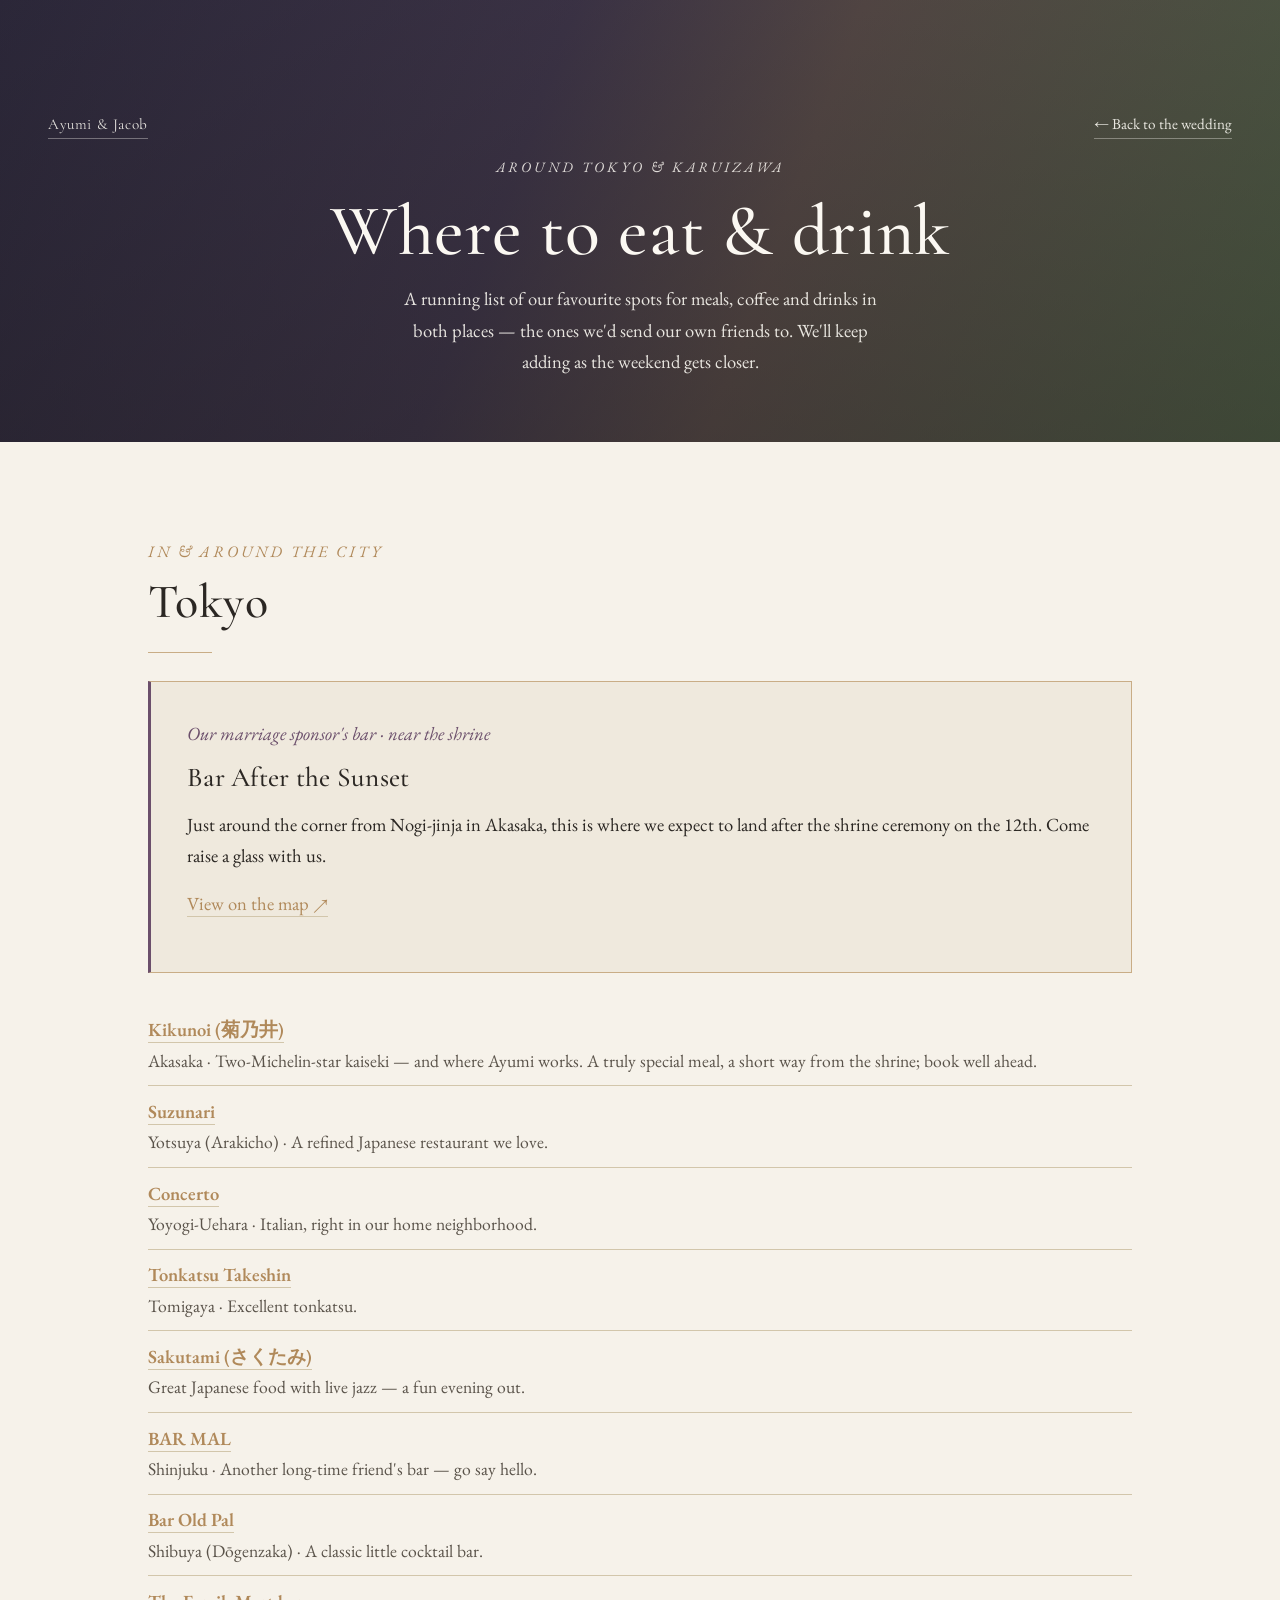
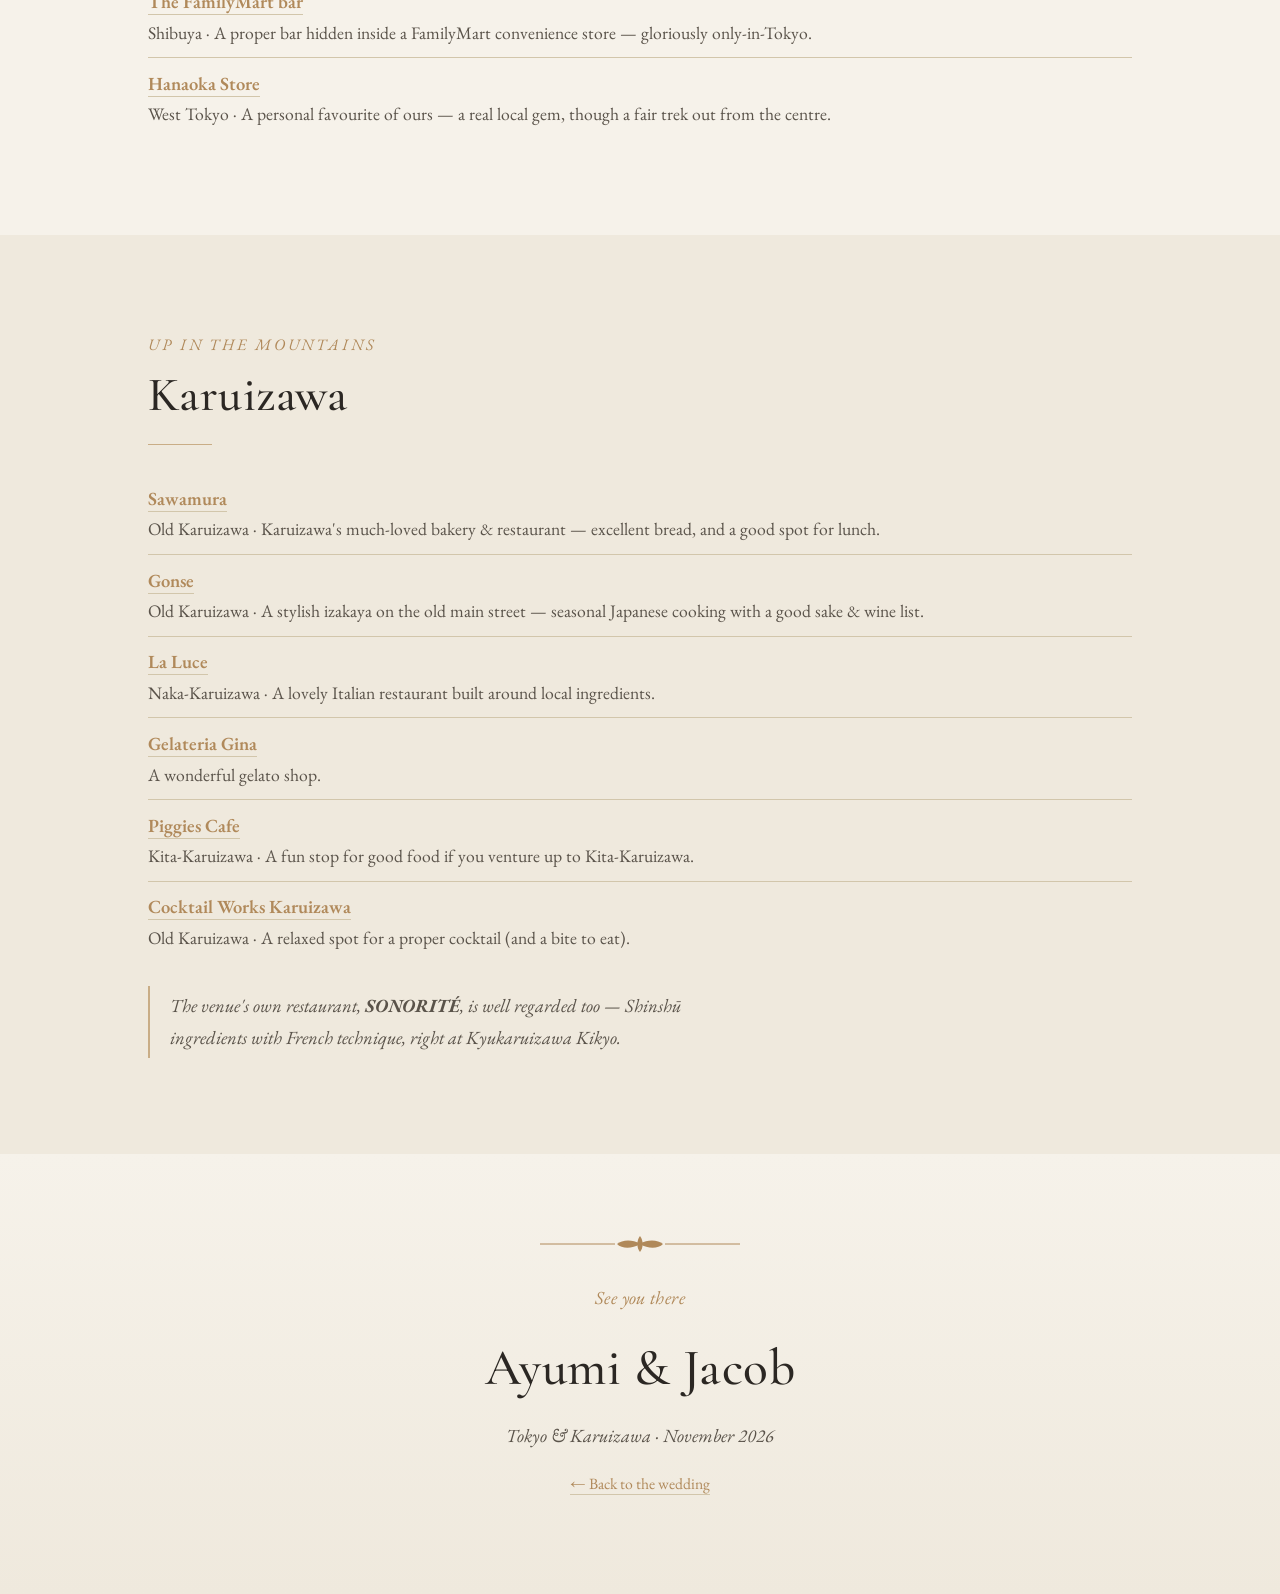
==== eat.html @ 58cf3d7e "chore: continuing to iterate" ====
<!DOCTYPE html>
<html lang="en">
<head>
  <meta charset="UTF-8" />
  <meta name="viewport" content="width=device-width, initial-scale=1.0" />
  <title>Eat &amp; Drink · Ayumi &amp; Jacob · Japan 2026</title>
  <meta name="description" content="Our favourite restaurants and bars around Tokyo and Karuizawa for the wedding weekend." />

  <link rel="preconnect" href="https://fonts.googleapis.com" />
  <link rel="preconnect" href="https://fonts.gstatic.com" crossorigin />
  <link href="https://fonts.googleapis.com/css2?family=Cormorant+Garamond:ital,wght@0,400;0,500;0,600;1,400&family=EB+Garamond:ital,wght@0,400;0,500;1,400&display=swap" rel="stylesheet" />

  <link rel="stylesheet" href="style.css" />
</head>
<body>

  <!-- ============ PAGE HEADER ============ -->
  <header class="page-hero">
    <div class="topbar">
      <a class="brand" href="index.html">Ayumi &amp; Jacob</a>
      <a href="index.html">← Back to the wedding</a>
    </div>
    <div class="wrap">
      <p class="page-kicker">Around Tokyo &amp; Karuizawa</p>
      <h1>Where to eat &amp; drink</h1>
      <p class="sub">A running list of our favourite spots for meals, coffee and drinks in both places — the ones we'd send our own friends to. We'll keep adding as the weekend gets closer.</p>
    </div>
  </header>

  <!-- ============ TOKYO ============ -->
  <section id="eat-tokyo">
    <div class="wrap">
      <p class="eyebrow">In &amp; around the city</p>
      <h2 class="section-title">Tokyo</h2>
      <hr class="rule" />

      <div class="spotlight">
        <p class="role">Our marriage sponsor's bar · near the shrine</p>
        <h3>Bar After the Sunset</h3>
        <p>Just around the corner from Nogi-jinja in Akasaka, this is where we expect to land after the shrine ceremony on the 12th. Come raise a glass with us.</p>
        <p><a href="https://maps.app.goo.gl/wGoyf4HD6NC1VEtD9" target="_blank" rel="noopener">View on the map ↗</a></p>
      </div>

      <ul class="clean">
        <li><b><a href="https://www.google.com/maps/search/?api=1&amp;query=Akasaka%20Kikunoi%206-13-8%20Akasaka%20Minato-ku%20Tokyo" target="_blank" rel="noopener">Kikunoi (菊乃井)</a></b><span class="note">Akasaka · Two-Michelin-star kaiseki — and where Ayumi works. A truly special meal, a short way from the shrine; book well ahead.</span></li>
        <li><b><a href="https://www.google.com/maps/search/?api=1&amp;query=Suzunari%20Arakicho%207%20Shinjuku-ku%20Tokyo" target="_blank" rel="noopener">Suzunari</a></b><span class="note">Yotsuya (Arakicho) · A refined Japanese restaurant we love.</span></li>
        <li><b><a href="https://www.google.com/maps/search/?api=1&amp;query=Concerto%201-29-5%20Uehara%20Shibuya-ku%20Tokyo" target="_blank" rel="noopener">Concerto</a></b><span class="note">Yoyogi-Uehara · Italian, right in our home neighborhood.</span></li>
        <li><b><a href="https://maps.app.goo.gl/bfNqCNHgytXdbirf6" target="_blank" rel="noopener">Tonkatsu Takeshin</a></b><span class="note">Tomigaya · Excellent tonkatsu.</span></li>
        <li><b><a href="https://maps.app.goo.gl/enTUTNY8fHyN2DxRA" target="_blank" rel="noopener">Sakutami (さくたみ)</a></b><span class="note">Great Japanese food with live jazz — a fun evening out.</span></li>
        <li><b><a href="https://www.google.com/maps/place/BAR+MAL/@35.695434,139.695814,17z" target="_blank" rel="noopener">BAR MAL</a></b><span class="note">Shinjuku · Another long-time friend's bar — go say hello.</span></li>
        <li><b><a href="https://maps.app.goo.gl/dbX9feVngffNGGQ66" target="_blank" rel="noopener">Bar Old Pal</a></b><span class="note">Shibuya (Dōgenzaka) · A classic little cocktail bar.</span></li>
        <li><b><a href="https://maps.app.goo.gl/PFYRjLf37ornXQZx9" target="_blank" rel="noopener">The FamilyMart bar</a></b><span class="note">Shibuya · A proper bar hidden inside a FamilyMart convenience store — gloriously only-in-Tokyo.</span></li>
        <li><b><a href="https://maps.app.goo.gl/RiBNNAxBDWv8ENdm6" target="_blank" rel="noopener">Hanaoka Store</a></b><span class="note">West Tokyo · A personal favourite of ours — a real local gem, though a fair trek out from the centre.</span></li>
      </ul>
    </div>
  </section>

  <!-- ============ KARUIZAWA ============ -->
  <section id="eat-karuizawa" class="band--alt">
    <div class="wrap">
      <p class="eyebrow">Up in the mountains</p>
      <h2 class="section-title">Karuizawa</h2>
      <hr class="rule" />

      <ul class="clean">
        <li><b><a href="https://www.google.com/maps/search/?api=1&amp;query=Sawamura%20Kyukaruizawa%20Karuizawa" target="_blank" rel="noopener">Sawamura</a></b><span class="note">Old Karuizawa · Karuizawa's much-loved bakery &amp; restaurant — excellent bread, and a good spot for lunch.</span></li>
        <li><b><a href="https://maps.app.goo.gl/5B1bN959BoJaybQ86" target="_blank" rel="noopener">Gonse</a></b><span class="note">Old Karuizawa · A stylish izakaya on the old main street — seasonal Japanese cooking with a good sake &amp; wine list.</span></li>
        <li><b><a href="https://www.google.com/maps/search/?api=1&amp;query=La%20Luce%20Naka-Karuizawa%20Italian" target="_blank" rel="noopener">La Luce</a></b><span class="note">Naka-Karuizawa · A lovely Italian restaurant built around local ingredients.</span></li>
        <li><b><a href="https://maps.app.goo.gl/W6Paqc9wMD6Cw9Qn9" target="_blank" rel="noopener">Gelateria Gina</a></b><span class="note">A wonderful gelato shop.</span></li>
        <li><b><a href="https://maps.app.goo.gl/2LS2KRaMS4gC9WCH9" target="_blank" rel="noopener">Piggies Cafe</a></b><span class="note">Kita-Karuizawa · A fun stop for good food if you venture up to Kita-Karuizawa.</span></li>
        <li><b><a href="https://maps.app.goo.gl/6kUK7XfToqDrHmNV6" target="_blank" rel="noopener">Cocktail Works Karuizawa</a></b><span class="note">Old Karuizawa · A relaxed spot for a proper cocktail (and a bite to eat).</span></li>
      </ul>

      <p class="callout">The venue's own restaurant, <b>SONORITÉ</b>, is well regarded too — Shinshū ingredients with French technique, right at Kyukaruizawa Kikyo.</p>
    </div>
  </section>

  <!-- ============ FOOTER ============ -->
  <footer>
    <div class="wrap">
      <svg class="motif motif--divider center" viewBox="0 0 200 20" aria-hidden="true"><g stroke="currentColor" stroke-width="1" fill="none"><line x1="0" y1="10" x2="75" y2="10"/><line x1="125" y1="10" x2="200" y2="10"/></g><g fill="currentColor"><path d="M100,2 C103.5,6 103.5,14 100,18 C96.5,14 96.5,6 100,2 Z"/><path d="M100,10 C92,5 82,6 77,10 C82,15 92,15 100,10 Z"/><path d="M100,10 C108,5 118,6 123,10 C118,15 108,15 100,10 Z"/></g></svg>
      <p class="eyebrow plain" style="text-align:center;">See you there</p>
      <h2 class="footer__names">Ayumi &amp; Jacob</h2>
      <p class="footer__note">Tokyo &amp; Karuizawa · November 2026</p>
      <p class="footer__links"><a href="index.html">← Back to the wedding</a></p>
    </div>
  </footer>

</body>
</html>
---- style.css ----
:root {
  /* Ink on cream */
  --cream:      #f6f2ea;
  --cream-deep: #efe9dd;
  --ink:        #2b2723;
  --ink-soft:   #5a534a;
  --gold:       #b0895a;
  --gold-soft:  #c9ad86;
  --rule:       #d2c6ab;

  /* Event accents */
  --dusk:   #6b4f6b;   /* shrine — dusk in the city */
  --dusk-2: #b6764f;   /* warm glow */
  --forest: #5f7355;   /* Karuizawa — nature in the mountains */
  --forest-2:#8a9a6f;

  --maxw: 1080px;
  --pad: clamp(1.25rem, 5vw, 3rem);
}

* { box-sizing: border-box; }

html { scroll-behavior: smooth; }

body {
  margin: 0;
  background: var(--cream);
  color: var(--ink);
  font-family: "EB Garamond", Georgia, "Times New Roman", serif;
  font-size: clamp(1.02rem, 1.5vw, 1.16rem);
  line-height: 1.7;
  -webkit-font-smoothing: antialiased;
  text-rendering: optimizeLegibility;
}

h1, h2, h3 {
  font-family: "Cormorant Garamond", Georgia, serif;
  font-weight: 500;
  letter-spacing: 0.01em;
  margin: 0;
}

a { color: var(--gold); text-decoration: none; border-bottom: 1px solid var(--rule); transition: color .2s, border-color .2s; }
a:hover { color: var(--ink); border-color: var(--gold); }

p { margin: 0 0 1rem; }

.wrap { max-width: var(--maxw); margin: 0 auto; padding-inline: var(--pad); }

/* ---------- Shared section styling ---------- */
section { padding-block: clamp(3.5rem, 8vw, 6rem); }

.eyebrow {
  font-family: "EB Garamond", serif;
  font-style: italic;
  font-size: 1rem;
  letter-spacing: 0.18em;
  text-transform: uppercase;
  color: var(--gold);
  margin: 0 0 0.75rem;
}
.eyebrow.plain { text-transform: none; letter-spacing: 0.02em; font-size: 1.15rem; }

.section-title {
  font-size: clamp(2rem, 5vw, 3rem);
  line-height: 1.05;
  margin: 0 0 1.5rem;
}

.lead { max-width: 62ch; color: var(--ink-soft); }

/* thin gold rule */
.rule {
  width: 64px; height: 1px; background: var(--gold-soft);
  border: 0; margin: 0 0 1.75rem;
}
.rule.center { margin-inline: auto; }

/* ============ HERO ============ */
.hero {
  position: relative;
  min-height: 100svh;
  display: grid;
  grid-template-rows: 1fr auto;
  overflow: hidden;
}

/* split backdrop: dusk shrine | forest mountains */
.hero__panels { position: absolute; inset: 0; display: grid; grid-template-columns: 1fr 1fr; z-index: 0; }
.hero__panel { position: relative; }
.hero__panel--dusk {
  background:
    radial-gradient(120% 90% at 70% 100%, rgba(182,118,79,0.55), transparent 60%),
    linear-gradient(180deg, #35304a 0%, #4a3f5a 45%, #7d5a5f 100%);
}
.hero__panel--forest {
  background:
    radial-gradient(120% 90% at 30% 0%, rgba(200,214,170,0.35), transparent 55%),
    linear-gradient(180deg, #7f9068 0%, #5f7355 55%, #3f4d38 100%);
}
/* soft seam + wash so text is legible */
.hero__panels::after {
  content: ""; position: absolute; inset: 0;
  background: linear-gradient(180deg, rgba(20,18,16,0.15), rgba(20,18,16,0.45));
}

.hero__content {
  position: relative; z-index: 1;
  grid-row: 1 / 2;
  display: flex; flex-direction: column; align-items: center; justify-content: center;
  text-align: center; color: #fbf8f2;
  padding: var(--pad);
}
.hero__kicker {
  font-style: italic; letter-spacing: 0.22em; text-transform: uppercase;
  font-size: clamp(0.8rem, 2vw, 0.95rem); color: rgba(251,248,242,0.85);
  margin-bottom: 1.25rem;
}
.hero__names {
  font-size: clamp(3rem, 12vw, 7rem);
  line-height: 0.98; font-weight: 500;
  text-shadow: 0 2px 30px rgba(0,0,0,0.25);
}
.hero__names .amp { display: block; font-style: italic; font-size: 0.5em; color: var(--gold-soft); margin: 0.15em 0; }
.hero__meta {
  margin-top: 1.25rem;
  display: flex; gap: clamp(1rem, 3vw, 1.85rem); flex-wrap: wrap; justify-content: center;
  font-family: "Cormorant Garamond", serif; font-size: clamp(1.05rem, 2.5vw, 1.4rem);
  letter-spacing: 0.02em;
}
.hero__meta span { white-space: nowrap; }
.hero__meta .dot { color: var(--gold-soft); }

.hero__scroll {
  grid-row: 2 / 3; position: relative; z-index: 1;
  text-align: center; color: rgba(251,248,242,0.8);
  padding-bottom: 1.75rem; font-style: italic; font-size: 0.95rem;
}

/* ============ Compact page header (sub-pages) ============ */
.page-hero {
  position: relative; overflow: hidden;
  padding: clamp(3.5rem, 9vw, 6rem) 0 clamp(2.5rem, 6vw, 4rem);
  color: #fbf8f2; text-align: center;
  background:
    linear-gradient(180deg, rgba(20,18,16,0.30), rgba(20,18,16,0.45)),
    linear-gradient(110deg, #35304a 0%, #4a3f5a 40%, #6a5a58 60%, #5f7355 100%);
}
.page-hero .wrap { position: relative; z-index: 1; }
.page-hero h1 { font-size: clamp(2.5rem, 8vw, 4.5rem); line-height: 1; }
.page-hero .page-kicker {
  font-style: italic; letter-spacing: 0.22em; text-transform: uppercase;
  font-size: clamp(0.75rem, 2vw, 0.9rem); color: rgba(251,248,242,0.85); margin-bottom: 1rem;
}
.page-hero p.sub { color: rgba(251,248,242,0.9); margin: 1rem auto 0; max-width: 54ch; }

/* slim top link bar for sub-pages */
.topbar {
  position: relative; z-index: 2;
  display: flex; justify-content: space-between; align-items: center;
  padding: 1rem var(--pad); font-size: 0.95rem;
}
.topbar a { color: rgba(251,248,242,0.9); border-bottom-color: rgba(251,248,242,0.35); }
.topbar a:hover { color: #fff; border-bottom-color: #fff; }
.topbar .brand { font-family: "Cormorant Garamond", serif; letter-spacing: 0.04em; }

.backlink { display: inline-block; margin-top: 1.5rem; font-style: italic; }

/* ============ CEREMONIES ============ */
.events {
  display: grid; grid-template-columns: 1fr 1fr; gap: clamp(1.5rem, 3vw, 2.5rem);
  margin-top: 2.5rem;
}
.event {
  background: var(--cream-deep);
  border: 1px solid var(--rule);
  border-top: 3px solid var(--accent, var(--gold));
  padding: clamp(1.75rem, 4vw, 2.75rem);
  display: flex; flex-direction: column;
}
.event--dusk   { --accent: var(--dusk); }
.event--forest { --accent: var(--forest); }

.event__index { font-style: italic; color: var(--accent); letter-spacing: 0.05em; margin-bottom: 0.5rem; }
.event__name  { font-size: clamp(1.7rem, 3.5vw, 2.3rem); line-height: 1.05; margin-bottom: 0.35rem; }
.event__theme { color: var(--ink-soft); font-style: italic; margin-bottom: 1.5rem; }

.event__when {
  font-family: "Cormorant Garamond", serif; font-size: 1.4rem; color: var(--ink);
  padding-block: 1rem; border-block: 1px solid var(--rule); margin-bottom: 1.25rem;
}
.event__when strong { font-weight: 600; }

dl.details { margin: 0 0 1.5rem; display: grid; grid-template-columns: auto 1fr; gap: 0.4rem 1.25rem; }
dl.details dt { color: var(--gold); font-style: italic; }
dl.details dd { margin: 0; }
dl.details dd .jp { display: block; color: var(--ink-soft); font-size: 0.95em; }

.event__foot { margin-top: auto; }
.btn {
  display: inline-block; font-family: "Cormorant Garamond", serif; font-size: 1.1rem;
  letter-spacing: 0.04em; padding: 0.55rem 1.25rem; border: 1px solid var(--accent, var(--gold));
  color: var(--accent, var(--gold)); border-radius: 2px; background: transparent;
}
.btn:hover { background: var(--accent, var(--gold)); color: var(--cream); border-color: var(--accent, var(--gold)); }

/* ============ Info sections (travel / stay / do) ============ */
.band--alt { background: var(--cream-deep); }

.cols { display: grid; grid-template-columns: 1fr 1fr; gap: clamp(1.5rem, 4vw, 3rem); margin-top: 2rem; }

.place-title {
  font-size: 1.5rem; margin-bottom: 0.25rem;
  display: flex; align-items: baseline; gap: 0.6rem;
}
.place-title .tag { font-family: "EB Garamond", serif; font-style: italic; font-size: 0.8rem; letter-spacing: 0.12em; text-transform: uppercase; color: var(--gold); }

ul.clean { list-style: none; margin: 0.75rem 0 0; padding: 0; }
ul.clean li { padding: 0.6rem 0; border-bottom: 1px solid var(--rule); }
ul.clean li:last-child { border-bottom: 0; }
ul.clean li b { font-weight: 600; }
ul.clean li .note { display: block; color: var(--ink-soft); font-size: 0.95em; }

.callout {
  border-left: 2px solid var(--gold-soft); padding: 0.25rem 0 0.25rem 1.25rem;
  color: var(--ink-soft); font-style: italic; margin: 1.5rem 0 0; max-width: 62ch;
}

/* ============ Footer ============ */
footer {
  text-align: center; padding-block: clamp(3rem, 7vw, 5rem);
  background: linear-gradient(180deg, var(--cream) 0%, var(--cream-deep) 100%);
}
.footer__names { font-size: clamp(2rem, 6vw, 3.2rem); margin-bottom: 0.5rem; }
.footer__note { color: var(--ink-soft); font-style: italic; max-width: 48ch; margin-inline: auto; }
.footer__links { margin-top: 1.25rem; font-size: 0.98rem; }

/* ============ Weekend timeline ============ */
.timeline { margin-top: 2.5rem; border-top: 1px solid var(--rule); }
.tl-row {
  display: grid; grid-template-columns: 200px 1fr; gap: clamp(1rem, 4vw, 3rem);
  padding: clamp(1.5rem, 3vw, 2rem) 0; border-bottom: 1px solid var(--rule);
  align-items: start;
}
.tl-when { position: relative; }
.tl-date {
  font-family: "Cormorant Garamond", serif; font-size: 1.55rem; line-height: 1.1;
  color: var(--accent, var(--ink));
}
.tl-day { font-style: italic; color: var(--ink-soft); font-size: 0.95rem; }
.tl-place {
  display: inline-block; margin-top: 0.4rem; font-size: 0.8rem; letter-spacing: 0.12em;
  text-transform: uppercase; color: var(--gold);
}
.tl-what h3 { font-size: 1.4rem; margin-bottom: 0.35rem; }
.tl-what p { margin: 0; color: var(--ink-soft); max-width: 60ch; }
.tl-what .optional {
  display: inline-block; margin-top: 0.6rem; font-style: italic; font-size: 0.9rem;
  color: var(--gold); border: 1px solid var(--rule); border-radius: 999px; padding: 0.1rem 0.75rem;
}
.tl-row--dusk   { --accent: var(--dusk); }
.tl-row--gold   { --accent: var(--gold); }
.tl-row--forest { --accent: var(--forest); }

/* ============ Onward cards ============ */
.onward {
  display: grid; grid-template-columns: repeat(3, 1fr); gap: clamp(1rem, 2.5vw, 1.5rem);
  margin-top: 2rem;
}
.onward .card {
  background: var(--cream); border: 1px solid var(--rule); padding: 1.5rem;
  display: flex; flex-direction: column;
}
.band--alt .onward .card { background: var(--cream); }
.onward .card h3 { font-size: 1.35rem; margin-bottom: 0.15rem; }
.onward .card .how { font-style: italic; color: var(--gold); font-size: 0.9rem; margin-bottom: 0.6rem; }
.onward .card p { margin: 0; color: var(--ink-soft); font-size: 0.98rem; }

/* highlighted callout box (Chacone, gifts) */
.feature {
  margin-top: 2rem; padding: clamp(1.5rem, 4vw, 2.25rem);
  background: var(--cream-deep); border: 1px solid var(--rule); border-left: 2px solid var(--gold);
}
.band--alt .feature { background: var(--cream); }
.feature h3 { font-size: 1.6rem; margin-bottom: 0.5rem; }
.feature p { max-width: 62ch; }
.feature p:last-child { margin-bottom: 0; }
.placeholder { color: var(--gold); font-style: italic; }

/* inline cross-page link button under a lead */
.section-link { margin-top: 1.5rem; }

/* ============ Eat & drink page ============ */
.venue-group { margin-top: 2.5rem; }
.venue-group > h3.place-title { margin-bottom: 1rem; }
.spotlight {
  margin: 0 0 2rem; padding: clamp(1.5rem, 4vw, 2.25rem);
  background: var(--cream-deep); border: 1px solid var(--gold-soft); border-left: 3px solid var(--dusk);
}
.spotlight .role { font-style: italic; color: var(--dusk); margin-bottom: 0.35rem; }
.spotlight h3 { font-size: 1.7rem; margin-bottom: 0.5rem; }

/* ============ Decorative SVG motifs & hero photos ============ */
.motif { display: block; }

/* Hero atmospheric photos — sit behind the colour tint and dark wash */
.hero__panel { overflow: hidden; display: flex; align-items: flex-end; justify-content: center; }
.hero__photo { position: absolute; inset: 0; width: 100%; height: 100%; object-fit: cover; z-index: 0; }
.hero__panel::after { content: ""; position: absolute; inset: 0; z-index: 1; }
.hero__panel--dusk::after   { background: linear-gradient(180deg, rgba(53,48,74,0.58), rgba(125,90,95,0.55)); }
.hero__panel--forest::after { background: linear-gradient(180deg, rgba(95,115,85,0.46), rgba(63,77,56,0.64)); }
.hero__panel--forest .hero__photo { object-position: center 38%; }

/* Feather the seam so the two panels read as one atmospheric field */
.hero__panels::before {
  content: ""; position: absolute; inset: 0; z-index: 3; pointer-events: none;
  background: linear-gradient(90deg, transparent 41%, rgba(56,48,62,0.34) 50%, transparent 59%);
}

/* Small motif beside each event-card index label */
.event__index { display: flex; align-items: center; gap: 0.55rem; }
.event__index .motif { width: 24px; height: auto; flex: 0 0 auto; }
.event--dusk   .event__index .motif { color: var(--dusk); }
.event--forest .event__index .motif { color: var(--forest); }

/* Botanical divider (footers) */
.motif--divider { width: 200px; height: 20px; margin: 0 0 1.75rem; color: var(--gold); }
.motif--divider.center { margin-inline: auto; }

/* Optional slots for the couple's own venue photos */
.event__media { margin: 0 0 1.25rem; aspect-ratio: 16 / 10; overflow: hidden; border: 1px solid var(--rule); }
.event__media img { width: 100%; height: 100%; object-fit: cover; display: block; }

/* ============ Responsive ============ */
@media (max-width: 900px) {
  .onward { grid-template-columns: repeat(2, 1fr); }
}
@media (max-width: 760px) {
  .events, .cols { grid-template-columns: 1fr; }
  .onward { grid-template-columns: 1fr; }
  .hero__panels { grid-template-columns: 1fr; grid-template-rows: 1.3fr 0.7fr; }
  .hero__panels::before { background: linear-gradient(180deg, transparent 44%, rgba(56,48,62,0.32) 52%, transparent 62%); }
  .tl-row { grid-template-columns: 1fr; gap: 0.5rem; }
  .tl-when { padding-bottom: 0.25rem; }
  .topbar { flex-wrap: wrap; gap: 0.3rem 1rem; }
  .topbar a, .footer__links a { display: inline-block; padding-block: 6px; }
  .place-title { flex-wrap: wrap; }
}

@media (max-width: 560px) {
  ul.clean li { padding: 0.85rem 0; }
  ul.clean li a { display: inline-block; padding-block: 2px; }
  dl.details { grid-template-columns: 1fr; gap: 0; }
  dl.details dt { margin-top: 0.9rem; }
  dl.details dt:first-child { margin-top: 0; }
  dl.details dd { margin-bottom: 0.2rem; overflow-wrap: anywhere; }
  .event, .spotlight, .feature { padding: 1.5rem; }
  .spotlight h3, .feature h3 { font-size: 1.4rem; }
  .event__when { font-size: 1.25rem; }
}

/* Respect reduced motion */
@media (prefers-reduced-motion: reduce) { html { scroll-behavior: auto; } }
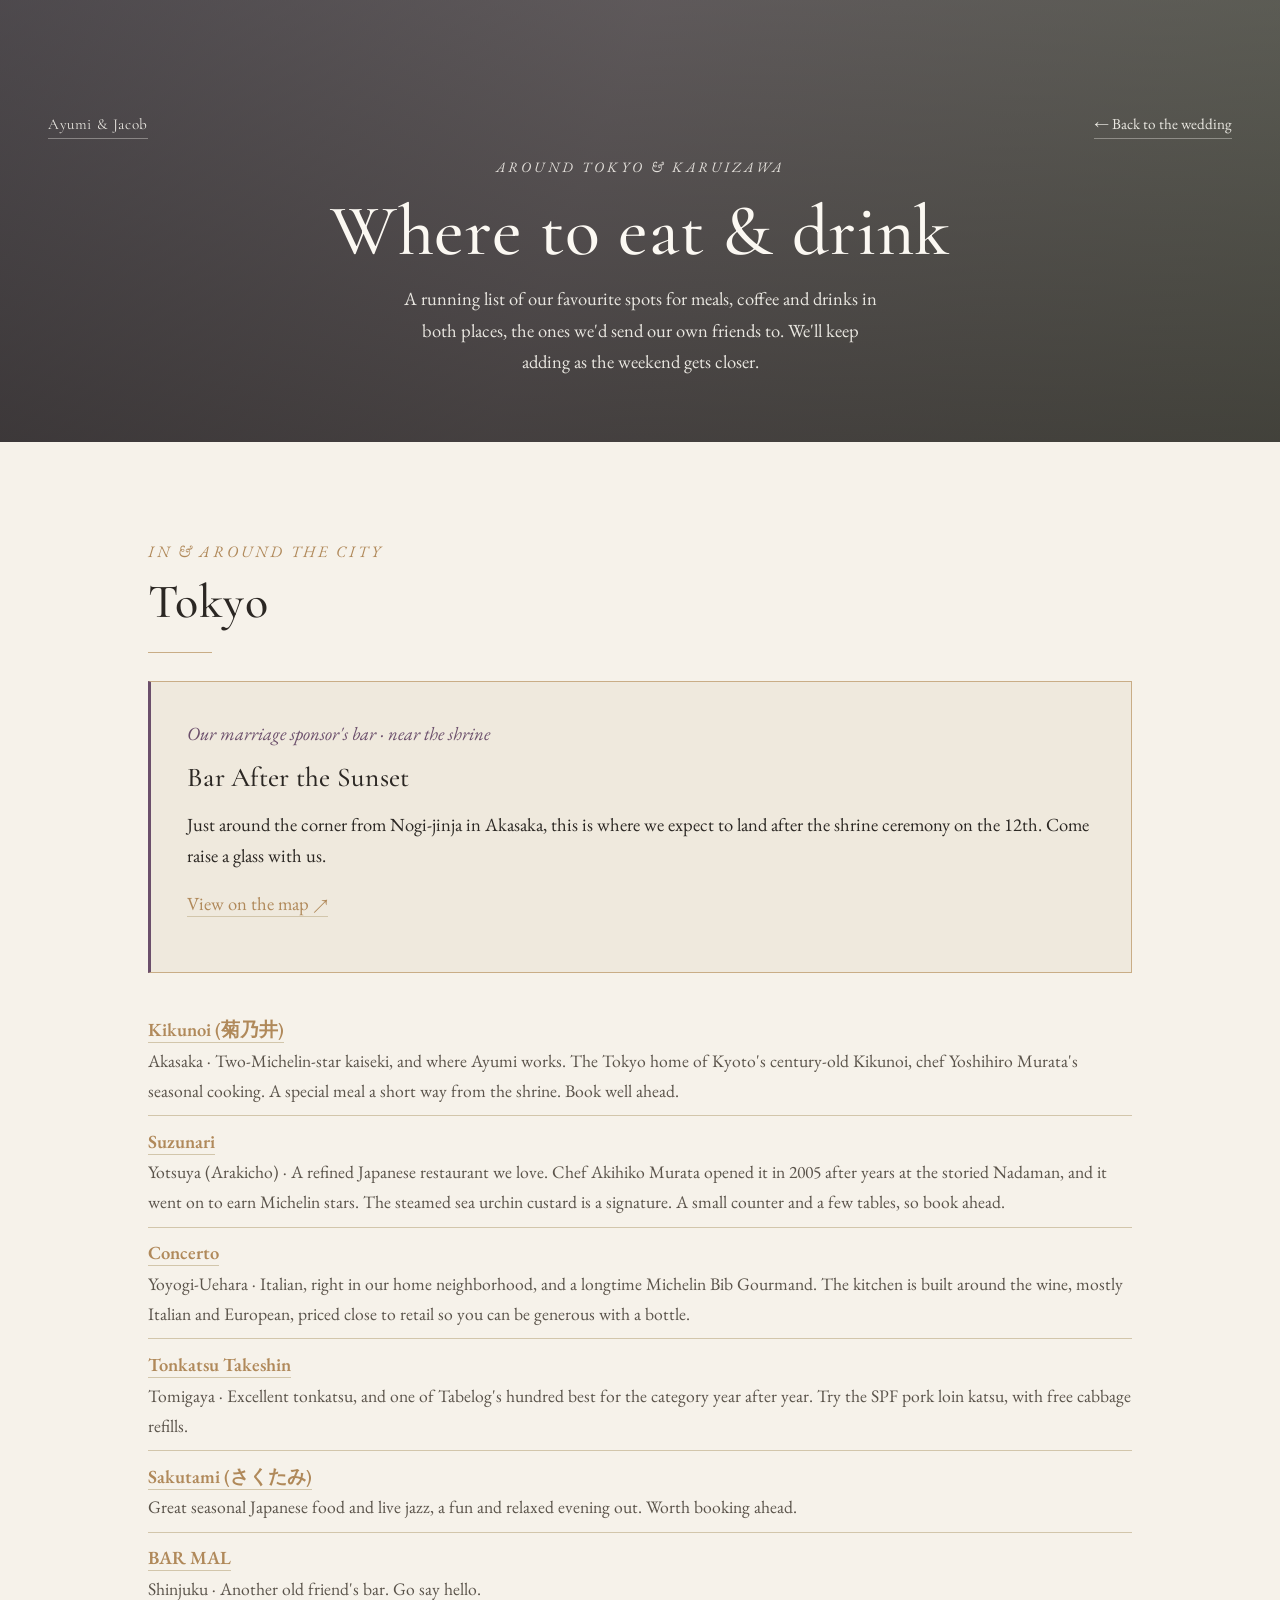
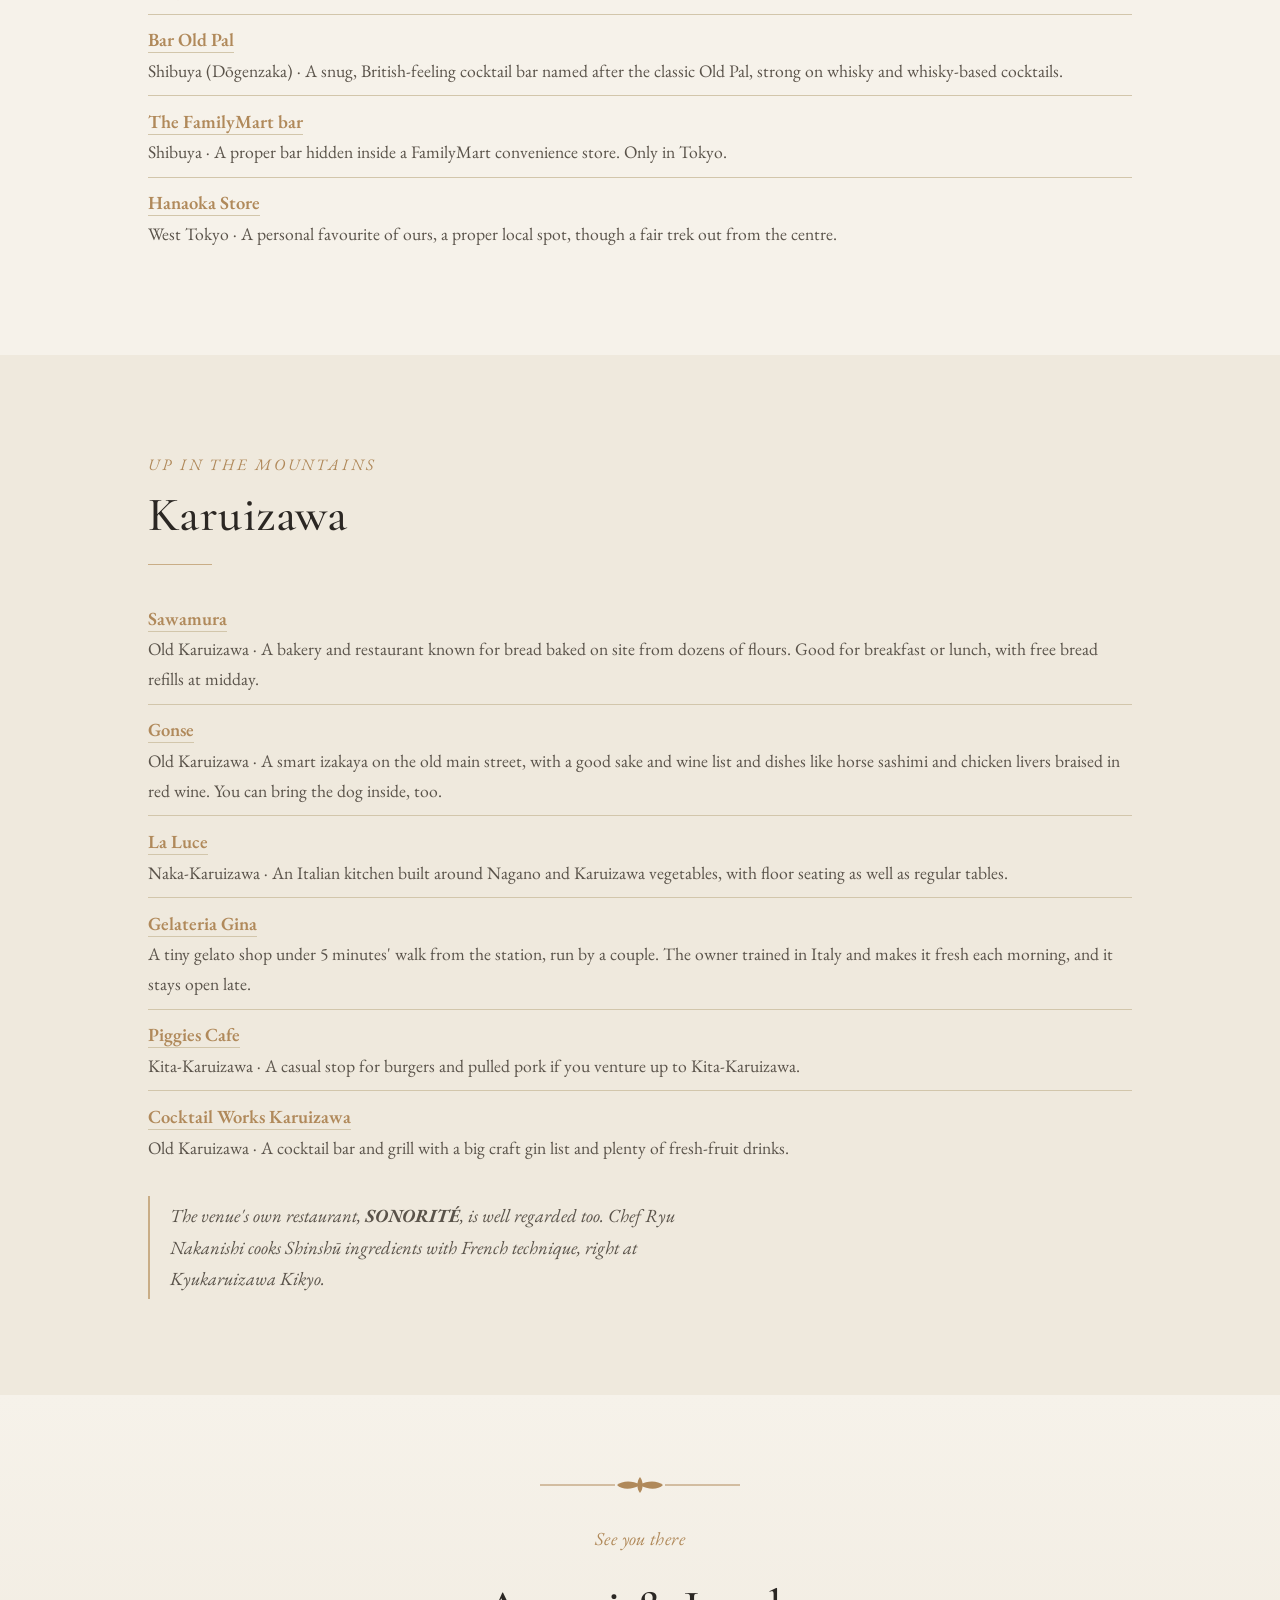
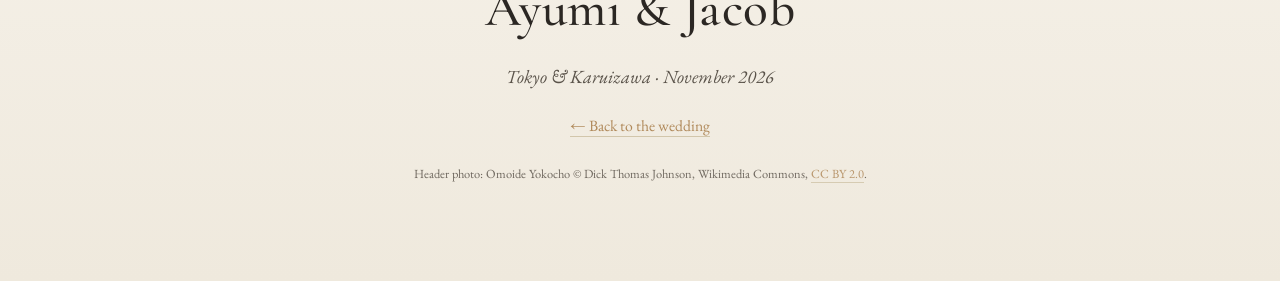
==== commit 2b221a2a: "chore: continue -- having issues atm" ====
--- a/eat.html
+++ b/eat.html
@@ -23,7 +23,7 @@
     <div class="wrap">
       <p class="page-kicker">Around Tokyo &amp; Karuizawa</p>
       <h1>Where to eat &amp; drink</h1>
-      <p class="sub">A running list of our favourite spots for meals, coffee and drinks in both places — the ones we'd send our own friends to. We'll keep adding as the weekend gets closer.</p>
+      <p class="sub">A running list of our favourite spots for meals, coffee and drinks in both places, the ones we'd send our own friends to. We'll keep adding as the weekend gets closer.</p>
     </div>
   </header>
 
@@ -39,18 +39,20 @@
         <h3>Bar After the Sunset</h3>
         <p>Just around the corner from Nogi-jinja in Akasaka, this is where we expect to land after the shrine ceremony on the 12th. Come raise a glass with us.</p>
         <p><a href="https://maps.app.goo.gl/wGoyf4HD6NC1VEtD9" target="_blank" rel="noopener">View on the map ↗</a></p>
+        <!-- Have a photo of the bar? Drop it in and it will appear:
+        <figure class="spot-img"><img src="images/bar-after-the-sunset.jpg" alt="Inside Bar After the Sunset" /></figure> -->
       </div>
 
       <ul class="clean">
-        <li><b><a href="https://www.google.com/maps/search/?api=1&amp;query=Akasaka%20Kikunoi%206-13-8%20Akasaka%20Minato-ku%20Tokyo" target="_blank" rel="noopener">Kikunoi (菊乃井)</a></b><span class="note">Akasaka · Two-Michelin-star kaiseki — and where Ayumi works. A truly special meal, a short way from the shrine; book well ahead.</span></li>
-        <li><b><a href="https://www.google.com/maps/search/?api=1&amp;query=Suzunari%20Arakicho%207%20Shinjuku-ku%20Tokyo" target="_blank" rel="noopener">Suzunari</a></b><span class="note">Yotsuya (Arakicho) · A refined Japanese restaurant we love.</span></li>
-        <li><b><a href="https://www.google.com/maps/search/?api=1&amp;query=Concerto%201-29-5%20Uehara%20Shibuya-ku%20Tokyo" target="_blank" rel="noopener">Concerto</a></b><span class="note">Yoyogi-Uehara · Italian, right in our home neighborhood.</span></li>
-        <li><b><a href="https://maps.app.goo.gl/bfNqCNHgytXdbirf6" target="_blank" rel="noopener">Tonkatsu Takeshin</a></b><span class="note">Tomigaya · Excellent tonkatsu.</span></li>
-        <li><b><a href="https://maps.app.goo.gl/enTUTNY8fHyN2DxRA" target="_blank" rel="noopener">Sakutami (さくたみ)</a></b><span class="note">Great Japanese food with live jazz — a fun evening out.</span></li>
-        <li><b><a href="https://www.google.com/maps/place/BAR+MAL/@35.695434,139.695814,17z" target="_blank" rel="noopener">BAR MAL</a></b><span class="note">Shinjuku · Another long-time friend's bar — go say hello.</span></li>
-        <li><b><a href="https://maps.app.goo.gl/dbX9feVngffNGGQ66" target="_blank" rel="noopener">Bar Old Pal</a></b><span class="note">Shibuya (Dōgenzaka) · A classic little cocktail bar.</span></li>
-        <li><b><a href="https://maps.app.goo.gl/PFYRjLf37ornXQZx9" target="_blank" rel="noopener">The FamilyMart bar</a></b><span class="note">Shibuya · A proper bar hidden inside a FamilyMart convenience store — gloriously only-in-Tokyo.</span></li>
-        <li><b><a href="https://maps.app.goo.gl/RiBNNAxBDWv8ENdm6" target="_blank" rel="noopener">Hanaoka Store</a></b><span class="note">West Tokyo · A personal favourite of ours — a real local gem, though a fair trek out from the centre.</span></li>
+        <li><b><a href="https://www.google.com/maps/search/?api=1&amp;query=Akasaka%20Kikunoi%206-13-8%20Akasaka%20Minato-ku%20Tokyo" target="_blank" rel="noopener">Kikunoi (菊乃井)</a></b><span class="note">Akasaka · Two-Michelin-star kaiseki, and where Ayumi works. The Tokyo home of Kyoto's century-old Kikunoi, chef Yoshihiro Murata's seasonal cooking. A special meal a short way from the shrine. Book well ahead.</span></li>
+        <li><b><a href="https://www.google.com/maps/search/?api=1&amp;query=Suzunari%20Arakicho%207%20Shinjuku-ku%20Tokyo" target="_blank" rel="noopener">Suzunari</a></b><span class="note">Yotsuya (Arakicho) · A refined Japanese restaurant we love. Chef Akihiko Murata opened it in 2005 after years at the storied Nadaman, and it went on to earn Michelin stars. The steamed sea urchin custard is a signature. A small counter and a few tables, so book ahead.</span></li>
+        <li><b><a href="https://www.google.com/maps/search/?api=1&amp;query=Concerto%201-29-5%20Uehara%20Shibuya-ku%20Tokyo" target="_blank" rel="noopener">Concerto</a></b><span class="note">Yoyogi-Uehara · Italian, right in our home neighborhood, and a longtime Michelin Bib Gourmand. The kitchen is built around the wine, mostly Italian and European, priced close to retail so you can be generous with a bottle.</span></li>
+        <li><b><a href="https://maps.app.goo.gl/bfNqCNHgytXdbirf6" target="_blank" rel="noopener">Tonkatsu Takeshin</a></b><span class="note">Tomigaya · Excellent tonkatsu, and one of Tabelog's hundred best for the category year after year. Try the SPF pork loin katsu, with free cabbage refills.</span></li>
+        <li><b><a href="https://maps.app.goo.gl/enTUTNY8fHyN2DxRA" target="_blank" rel="noopener">Sakutami (さくたみ)</a></b><span class="note">Great seasonal Japanese food and live jazz, a fun and relaxed evening out. Worth booking ahead.</span></li>
+        <li><b><a href="https://www.google.com/maps/place/BAR+MAL/@35.695434,139.695814,17z" target="_blank" rel="noopener">BAR MAL</a></b><span class="note">Shinjuku · Another old friend's bar. Go say hello.</span></li>
+        <li><b><a href="https://maps.app.goo.gl/dbX9feVngffNGGQ66" target="_blank" rel="noopener">Bar Old Pal</a></b><span class="note">Shibuya (Dōgenzaka) · A snug, British-feeling cocktail bar named after the classic Old Pal, strong on whisky and whisky-based cocktails.</span></li>
+        <li><b><a href="https://maps.app.goo.gl/PFYRjLf37ornXQZx9" target="_blank" rel="noopener">The FamilyMart bar</a></b><span class="note">Shibuya · A proper bar hidden inside a FamilyMart convenience store. Only in Tokyo.</span></li>
+        <li><b><a href="https://maps.app.goo.gl/RiBNNAxBDWv8ENdm6" target="_blank" rel="noopener">Hanaoka Store</a></b><span class="note">West Tokyo · A personal favourite of ours, a proper local spot, though a fair trek out from the centre.</span></li>
       </ul>
     </div>
   </section>
@@ -62,16 +64,19 @@
       <h2 class="section-title">Karuizawa</h2>
       <hr class="rule" />
 
+      <!-- Have a photo of Sawamura? Feature it here:
+      <figure class="feature-shot"><img src="images/sawamura.jpg" alt="Sawamura bakery, Old Karuizawa" loading="lazy" /><figcaption><span class="fs-name">Sawamura.</span> Bread baked on site from dozens of flours, in Old Karuizawa.</figcaption></figure> -->
+
       <ul class="clean">
-        <li><b><a href="https://www.google.com/maps/search/?api=1&amp;query=Sawamura%20Kyukaruizawa%20Karuizawa" target="_blank" rel="noopener">Sawamura</a></b><span class="note">Old Karuizawa · Karuizawa's much-loved bakery &amp; restaurant — excellent bread, and a good spot for lunch.</span></li>
-        <li><b><a href="https://maps.app.goo.gl/5B1bN959BoJaybQ86" target="_blank" rel="noopener">Gonse</a></b><span class="note">Old Karuizawa · A stylish izakaya on the old main street — seasonal Japanese cooking with a good sake &amp; wine list.</span></li>
-        <li><b><a href="https://www.google.com/maps/search/?api=1&amp;query=La%20Luce%20Naka-Karuizawa%20Italian" target="_blank" rel="noopener">La Luce</a></b><span class="note">Naka-Karuizawa · A lovely Italian restaurant built around local ingredients.</span></li>
-        <li><b><a href="https://maps.app.goo.gl/W6Paqc9wMD6Cw9Qn9" target="_blank" rel="noopener">Gelateria Gina</a></b><span class="note">A wonderful gelato shop.</span></li>
-        <li><b><a href="https://maps.app.goo.gl/2LS2KRaMS4gC9WCH9" target="_blank" rel="noopener">Piggies Cafe</a></b><span class="note">Kita-Karuizawa · A fun stop for good food if you venture up to Kita-Karuizawa.</span></li>
-        <li><b><a href="https://maps.app.goo.gl/6kUK7XfToqDrHmNV6" target="_blank" rel="noopener">Cocktail Works Karuizawa</a></b><span class="note">Old Karuizawa · A relaxed spot for a proper cocktail (and a bite to eat).</span></li>
+        <li><b><a href="https://www.google.com/maps/search/?api=1&amp;query=Sawamura%20Kyukaruizawa%20Karuizawa" target="_blank" rel="noopener">Sawamura</a></b><span class="note">Old Karuizawa · A bakery and restaurant known for bread baked on site from dozens of flours. Good for breakfast or lunch, with free bread refills at midday.</span></li>
+        <li><b><a href="https://maps.app.goo.gl/5B1bN959BoJaybQ86" target="_blank" rel="noopener">Gonse</a></b><span class="note">Old Karuizawa · A smart izakaya on the old main street, with a good sake and wine list and dishes like horse sashimi and chicken livers braised in red wine. You can bring the dog inside, too.</span></li>
+        <li><b><a href="https://www.google.com/maps/search/?api=1&amp;query=La%20Luce%20Naka-Karuizawa%20Italian" target="_blank" rel="noopener">La Luce</a></b><span class="note">Naka-Karuizawa · An Italian kitchen built around Nagano and Karuizawa vegetables, with floor seating as well as regular tables.</span></li>
+        <li><b><a href="https://maps.app.goo.gl/W6Paqc9wMD6Cw9Qn9" target="_blank" rel="noopener">Gelateria Gina</a></b><span class="note">A tiny gelato shop under 5 minutes' walk from the station, run by a couple. The owner trained in Italy and makes it fresh each morning, and it stays open late.</span></li>
+        <li><b><a href="https://maps.app.goo.gl/2LS2KRaMS4gC9WCH9" target="_blank" rel="noopener">Piggies Cafe</a></b><span class="note">Kita-Karuizawa · A casual stop for burgers and pulled pork if you venture up to Kita-Karuizawa.</span></li>
+        <li><b><a href="https://maps.app.goo.gl/6kUK7XfToqDrHmNV6" target="_blank" rel="noopener">Cocktail Works Karuizawa</a></b><span class="note">Old Karuizawa · A cocktail bar and grill with a big craft gin list and plenty of fresh-fruit drinks.</span></li>
       </ul>
 
-      <p class="callout">The venue's own restaurant, <b>SONORITÉ</b>, is well regarded too — Shinshū ingredients with French technique, right at Kyukaruizawa Kikyo.</p>
+      <p class="callout">The venue's own restaurant, <b>SONORITÉ</b>, is well regarded too. Chef Ryu Nakanishi cooks Shinshū ingredients with French technique, right at Kyukaruizawa Kikyo.</p>
     </div>
   </section>
 
@@ -83,6 +88,7 @@
       <h2 class="footer__names">Ayumi &amp; Jacob</h2>
       <p class="footer__note">Tokyo &amp; Karuizawa · November 2026</p>
       <p class="footer__links"><a href="index.html">← Back to the wedding</a></p>
+      <p class="credits">Header photo: Omoide Yokocho © Dick Thomas Johnson, Wikimedia Commons, <a href="https://creativecommons.org/licenses/by/2.0/" target="_blank" rel="noopener">CC BY 2.0</a>.</p>
     </div>
   </footer>
 
--- a/style.css
+++ b/style.css
@@ -143,8 +143,9 @@
   padding: clamp(3.5rem, 9vw, 6rem) 0 clamp(2.5rem, 6vw, 4rem);
   color: #fbf8f2; text-align: center;
   background:
-    linear-gradient(180deg, rgba(20,18,16,0.30), rgba(20,18,16,0.45)),
-    linear-gradient(110deg, #35304a 0%, #4a3f5a 40%, #6a5a58 60%, #5f7355 100%);
+    linear-gradient(180deg, rgba(26,22,20,0.55), rgba(26,22,20,0.72)),
+    linear-gradient(110deg, rgba(53,48,74,0.55) 0%, rgba(74,63,90,0.40) 45%, rgba(95,115,85,0.50) 100%),
+    url("https://upload.wikimedia.org/wikipedia/commons/thumb/0/08/Omoide_Yokocho_%2853147853560%29.jpg/1280px-Omoide_Yokocho_%2853147853560%29.jpg") center/cover no-repeat;
 }
 .page-hero .wrap { position: relative; z-index: 1; }
 .page-hero h1 { font-size: clamp(2.5rem, 8vw, 4.5rem); line-height: 1; }
@@ -330,6 +331,25 @@
 /* Optional slots for the couple's own venue photos */
 .event__media { margin: 0 0 1.25rem; aspect-ratio: 16 / 10; overflow: hidden; border: 1px solid var(--rule); }
 .event__media img { width: 100%; height: 100%; object-fit: cover; display: block; }
+
+/* Train motif (steam locomotive, echoing the Karuizawa invitation) */
+.motif--train { flex: 0 0 auto; height: auto; }
+.place-title .motif--train { width: 32px; align-self: center; color: var(--gold); margin-right: 0.15rem; transform: translateY(-1px); }
+
+/* Featured "menu" photo: one highlighted spot per section */
+.feature-shot { margin: 2.25rem 0 0; }
+.feature-shot img { width: 100%; height: clamp(230px, 33vw, 380px); object-fit: cover; display: block; border: 1px solid var(--rule); }
+.feature-shot figcaption { margin-top: 0.7rem; color: var(--ink-soft); font-size: 0.98rem; max-width: 64ch; }
+.feature-shot .fs-name { font-family: "Cormorant Garamond", serif; font-size: 1.2rem; color: var(--ink); margin-right: 0.45rem; }
+
+/* Small "related" image (Travel / Accommodation) */
+.spot-img { margin: 1.75rem 0 0; max-width: 440px; }
+.spot-img img { width: 100%; height: 240px; object-fit: cover; display: block; border: 1px solid var(--rule); }
+.spot-img figcaption { margin-top: 0.5rem; color: var(--ink-soft); font-size: 0.9rem; font-style: italic; }
+
+/* Photo credits line */
+.credits { margin-top: 1.5rem; font-size: 0.78rem; color: var(--ink-soft); opacity: 0.85; }
+.credits a { font-size: inherit; }
 
 /* ============ Responsive ============ */
 @media (max-width: 900px) {
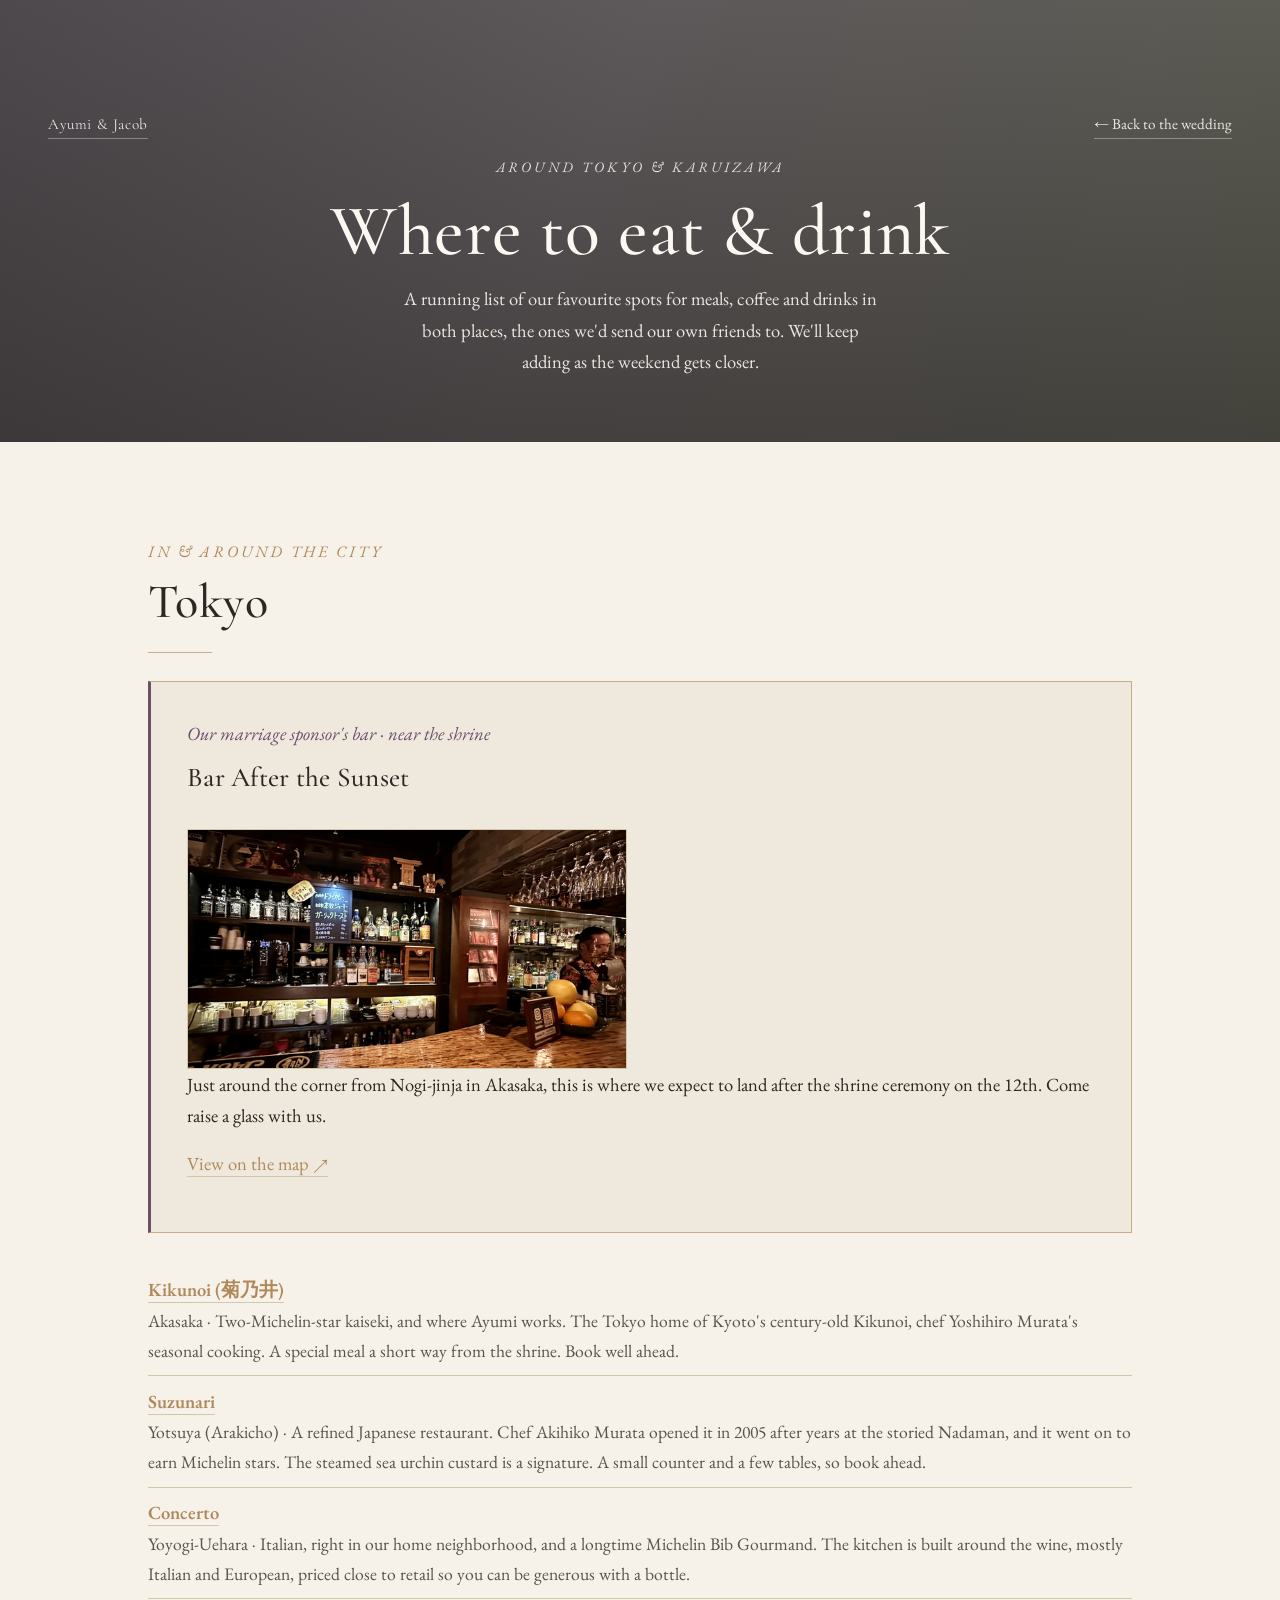
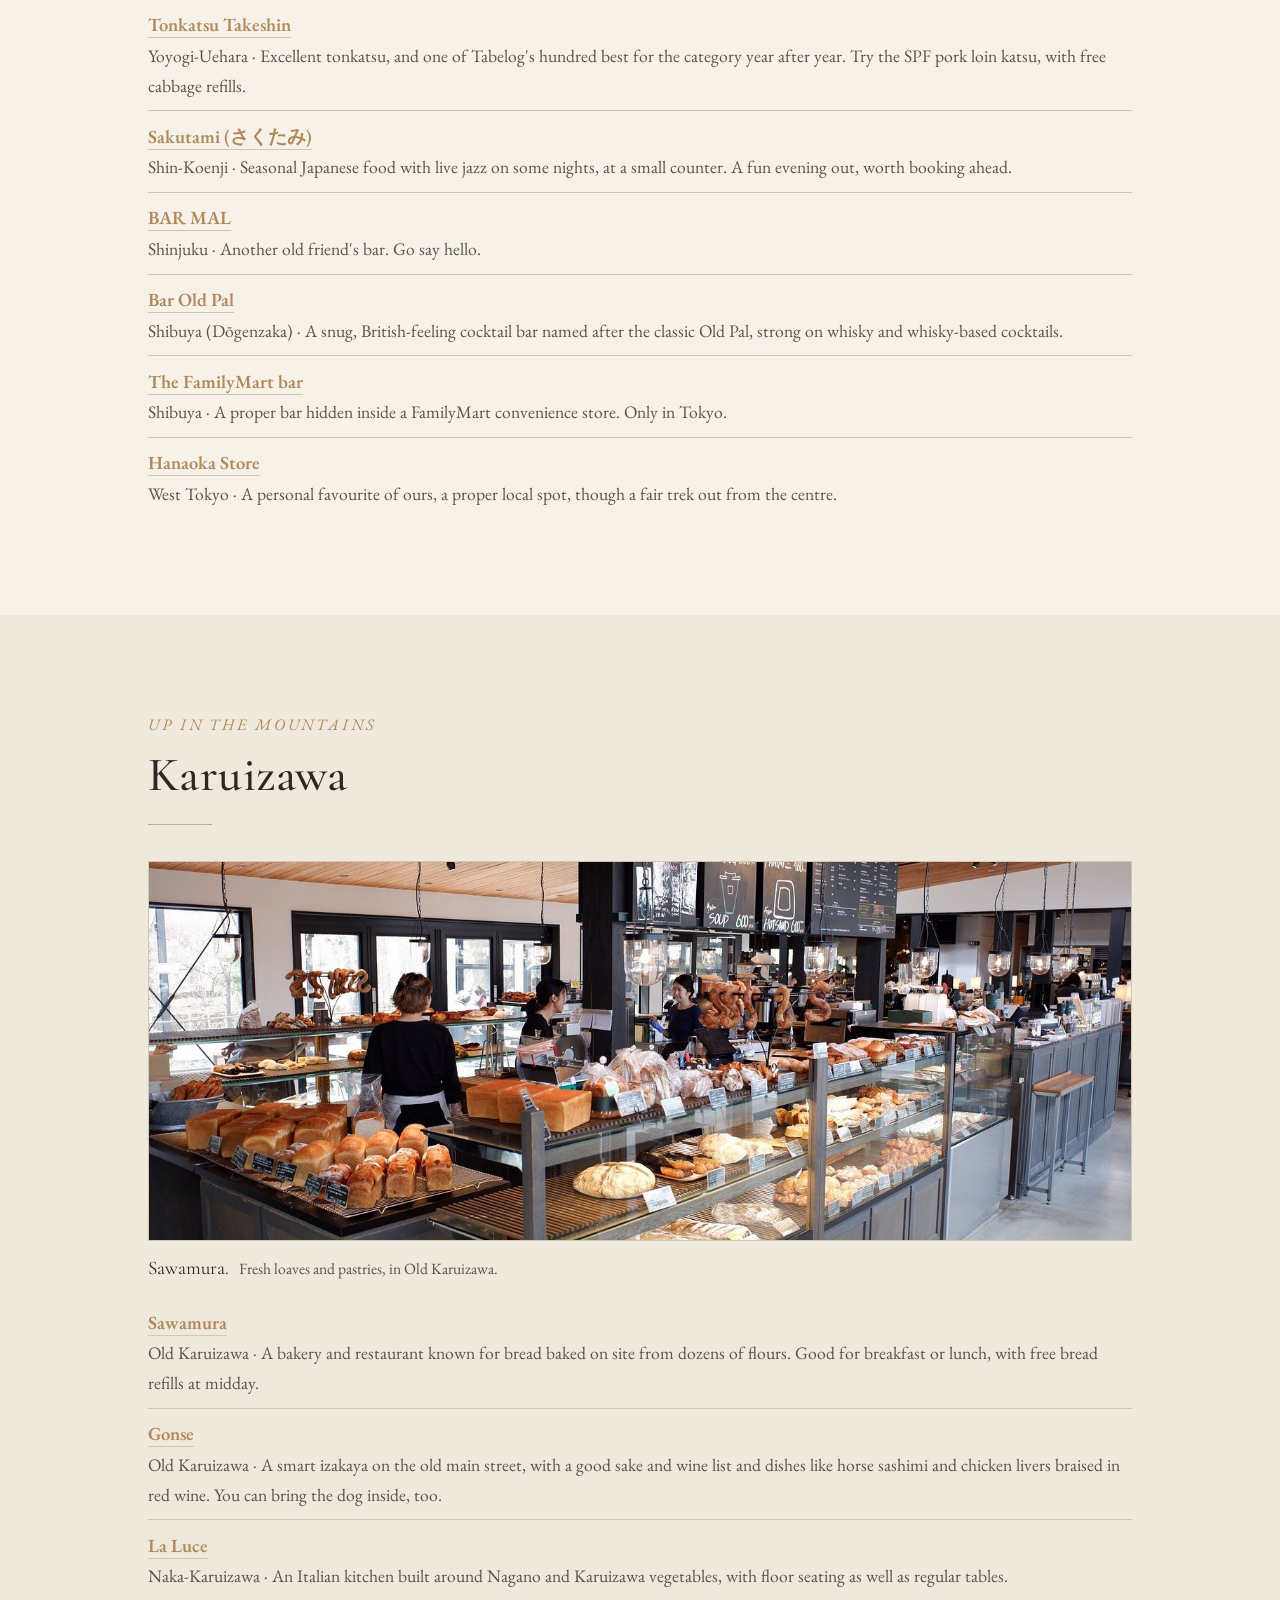
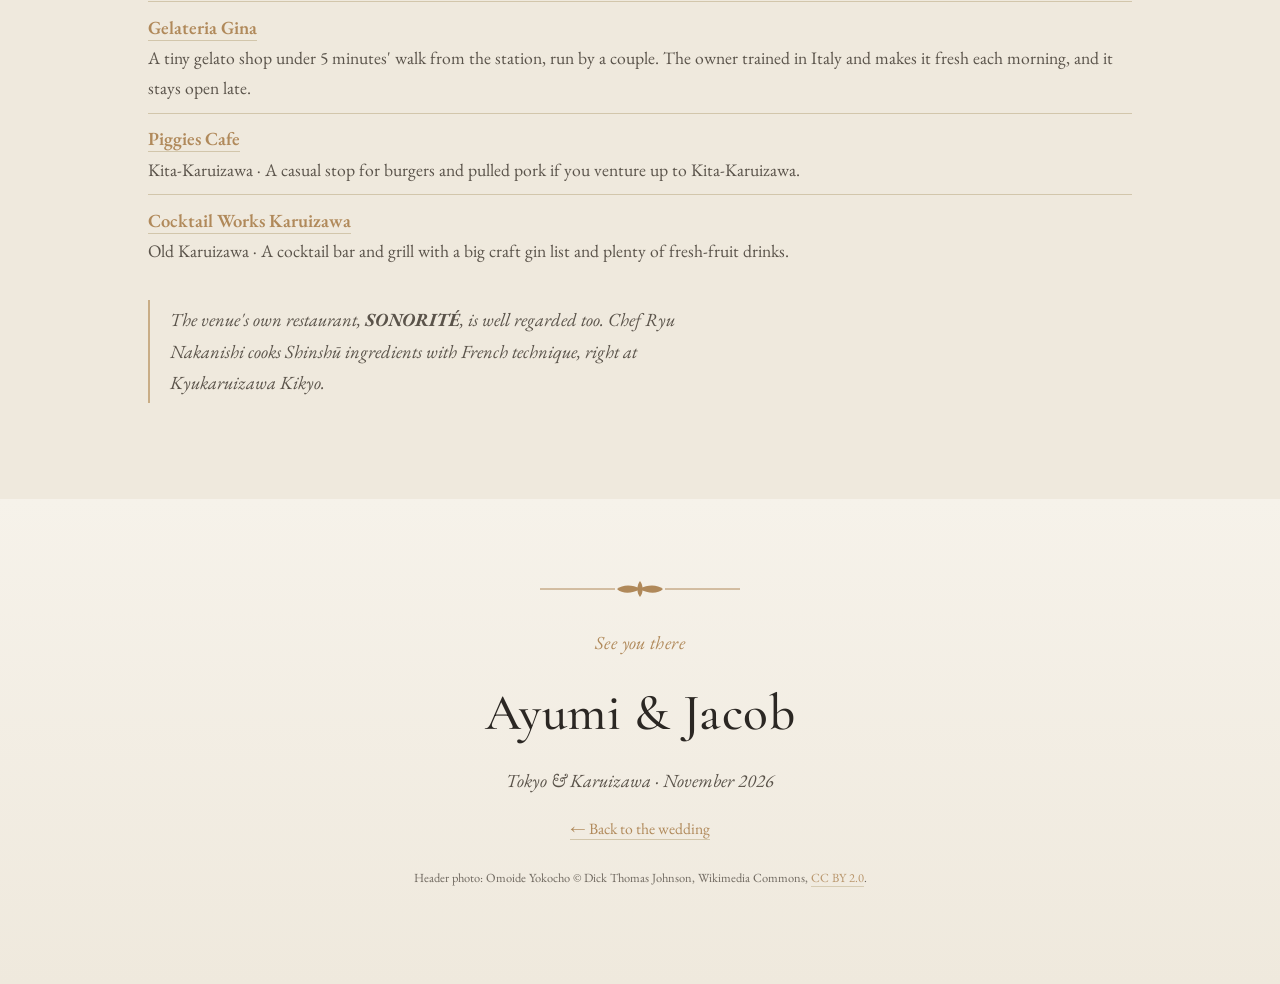
==== commit 244e7af7: "chore: checkpoint" ====
--- a/eat.html
+++ b/eat.html
@@ -37,19 +37,18 @@
       <div class="spotlight">
         <p class="role">Our marriage sponsor's bar · near the shrine</p>
         <h3>Bar After the Sunset</h3>
+        <figure class="spot-img"><img src="images/bar-after-the-sunset.png" alt="Inside Bar After the Sunset" loading="lazy" /></figure>
         <p>Just around the corner from Nogi-jinja in Akasaka, this is where we expect to land after the shrine ceremony on the 12th. Come raise a glass with us.</p>
         <p><a href="https://maps.app.goo.gl/wGoyf4HD6NC1VEtD9" target="_blank" rel="noopener">View on the map ↗</a></p>
-        <!-- Have a photo of the bar? Drop it in and it will appear:
-        <figure class="spot-img"><img src="images/bar-after-the-sunset.jpg" alt="Inside Bar After the Sunset" /></figure> -->
       </div>
 
       <ul class="clean">
         <li><b><a href="https://www.google.com/maps/search/?api=1&amp;query=Akasaka%20Kikunoi%206-13-8%20Akasaka%20Minato-ku%20Tokyo" target="_blank" rel="noopener">Kikunoi (菊乃井)</a></b><span class="note">Akasaka · Two-Michelin-star kaiseki, and where Ayumi works. The Tokyo home of Kyoto's century-old Kikunoi, chef Yoshihiro Murata's seasonal cooking. A special meal a short way from the shrine. Book well ahead.</span></li>
-        <li><b><a href="https://www.google.com/maps/search/?api=1&amp;query=Suzunari%20Arakicho%207%20Shinjuku-ku%20Tokyo" target="_blank" rel="noopener">Suzunari</a></b><span class="note">Yotsuya (Arakicho) · A refined Japanese restaurant we love. Chef Akihiko Murata opened it in 2005 after years at the storied Nadaman, and it went on to earn Michelin stars. The steamed sea urchin custard is a signature. A small counter and a few tables, so book ahead.</span></li>
+        <li><b><a href="https://www.google.com/maps/search/?api=1&amp;query=Suzunari%20Arakicho%207%20Shinjuku-ku%20Tokyo" target="_blank" rel="noopener">Suzunari</a></b><span class="note">Yotsuya (Arakicho) · A refined Japanese restaurant. Chef Akihiko Murata opened it in 2005 after years at the storied Nadaman, and it went on to earn Michelin stars. The steamed sea urchin custard is a signature. A small counter and a few tables, so book ahead.</span></li>
         <li><b><a href="https://www.google.com/maps/search/?api=1&amp;query=Concerto%201-29-5%20Uehara%20Shibuya-ku%20Tokyo" target="_blank" rel="noopener">Concerto</a></b><span class="note">Yoyogi-Uehara · Italian, right in our home neighborhood, and a longtime Michelin Bib Gourmand. The kitchen is built around the wine, mostly Italian and European, priced close to retail so you can be generous with a bottle.</span></li>
-        <li><b><a href="https://maps.app.goo.gl/bfNqCNHgytXdbirf6" target="_blank" rel="noopener">Tonkatsu Takeshin</a></b><span class="note">Tomigaya · Excellent tonkatsu, and one of Tabelog's hundred best for the category year after year. Try the SPF pork loin katsu, with free cabbage refills.</span></li>
-        <li><b><a href="https://maps.app.goo.gl/enTUTNY8fHyN2DxRA" target="_blank" rel="noopener">Sakutami (さくたみ)</a></b><span class="note">Great seasonal Japanese food and live jazz, a fun and relaxed evening out. Worth booking ahead.</span></li>
-        <li><b><a href="https://www.google.com/maps/place/BAR+MAL/@35.695434,139.695814,17z" target="_blank" rel="noopener">BAR MAL</a></b><span class="note">Shinjuku · Another old friend's bar. Go say hello.</span></li>
+        <li><b><a href="https://maps.app.goo.gl/bfNqCNHgytXdbirf6" target="_blank" rel="noopener">Tonkatsu Takeshin</a></b><span class="note">Yoyogi-Uehara · Excellent tonkatsu, and one of Tabelog's hundred best for the category year after year. Try the SPF pork loin katsu, with free cabbage refills.</span></li>
+        <li><b><a href="https://maps.app.goo.gl/enTUTNY8fHyN2DxRA" target="_blank" rel="noopener">Sakutami (さくたみ)</a></b><span class="note">Shin-Koenji · Seasonal Japanese food with live jazz on some nights, at a small counter. A fun evening out, worth booking ahead.</span></li>
+        <li><b><a href="https://maps.app.goo.gl/Sui5jm8onGvFuYSm8" target="_blank" rel="noopener">BAR MAL</a></b><span class="note">Shinjuku · Another old friend's bar. Go say hello.</span></li>
         <li><b><a href="https://maps.app.goo.gl/dbX9feVngffNGGQ66" target="_blank" rel="noopener">Bar Old Pal</a></b><span class="note">Shibuya (Dōgenzaka) · A snug, British-feeling cocktail bar named after the classic Old Pal, strong on whisky and whisky-based cocktails.</span></li>
         <li><b><a href="https://maps.app.goo.gl/PFYRjLf37ornXQZx9" target="_blank" rel="noopener">The FamilyMart bar</a></b><span class="note">Shibuya · A proper bar hidden inside a FamilyMart convenience store. Only in Tokyo.</span></li>
         <li><b><a href="https://maps.app.goo.gl/RiBNNAxBDWv8ENdm6" target="_blank" rel="noopener">Hanaoka Store</a></b><span class="note">West Tokyo · A personal favourite of ours, a proper local spot, though a fair trek out from the centre.</span></li>
@@ -64,11 +63,10 @@
       <h2 class="section-title">Karuizawa</h2>
       <hr class="rule" />
 
-      <!-- Have a photo of Sawamura? Feature it here:
-      <figure class="feature-shot"><img src="images/sawamura.jpg" alt="Sawamura bakery, Old Karuizawa" loading="lazy" /><figcaption><span class="fs-name">Sawamura.</span> Bread baked on site from dozens of flours, in Old Karuizawa.</figcaption></figure> -->
+      <figure class="feature-shot"><img src="images/sawamura.png" alt="Inside Sawamura bakery, Old Karuizawa" loading="lazy" /><figcaption><span class="fs-name">Sawamura.</span> Fresh loaves and pastries, in Old Karuizawa.</figcaption></figure>
 
       <ul class="clean">
-        <li><b><a href="https://www.google.com/maps/search/?api=1&amp;query=Sawamura%20Kyukaruizawa%20Karuizawa" target="_blank" rel="noopener">Sawamura</a></b><span class="note">Old Karuizawa · A bakery and restaurant known for bread baked on site from dozens of flours. Good for breakfast or lunch, with free bread refills at midday.</span></li>
+        <li><b><a href="https://maps.app.goo.gl/ie7GE1qjNi8qiCdr6" target="_blank" rel="noopener">Sawamura</a></b><span class="note">Old Karuizawa · A bakery and restaurant known for bread baked on site from dozens of flours. Good for breakfast or lunch, with free bread refills at midday.</span></li>
         <li><b><a href="https://maps.app.goo.gl/5B1bN959BoJaybQ86" target="_blank" rel="noopener">Gonse</a></b><span class="note">Old Karuizawa · A smart izakaya on the old main street, with a good sake and wine list and dishes like horse sashimi and chicken livers braised in red wine. You can bring the dog inside, too.</span></li>
         <li><b><a href="https://www.google.com/maps/search/?api=1&amp;query=La%20Luce%20Naka-Karuizawa%20Italian" target="_blank" rel="noopener">La Luce</a></b><span class="note">Naka-Karuizawa · An Italian kitchen built around Nagano and Karuizawa vegetables, with floor seating as well as regular tables.</span></li>
         <li><b><a href="https://maps.app.goo.gl/W6Paqc9wMD6Cw9Qn9" target="_blank" rel="noopener">Gelateria Gina</a></b><span class="note">A tiny gelato shop under 5 minutes' walk from the station, run by a couple. The owner trained in Italy and makes it fresh each morning, and it stays open late.</span></li>
--- a/style.css
+++ b/style.css
@@ -341,6 +341,12 @@
 .feature-shot img { width: 100%; height: clamp(230px, 33vw, 380px); object-fit: cover; display: block; border: 1px solid var(--rule); }
 .feature-shot figcaption { margin-top: 0.7rem; color: var(--ink-soft); font-size: 0.98rem; max-width: 64ch; }
 .feature-shot .fs-name { font-family: "Cormorant Garamond", serif; font-size: 1.2rem; color: var(--ink); margin-right: 0.45rem; }
+
+/* Lead paragraph beside a small image, fills the top-of-section whitespace */
+.lead-row { display: flex; gap: clamp(1.5rem, 4vw, 3rem); align-items: center; }
+.lead-row .lead { margin: 0; flex: 1 1 auto; min-width: 0; }
+.lead-row .spot-img { margin: 0; flex: 0 0 auto; }
+@media (max-width: 760px) { .lead-row { flex-direction: column; align-items: flex-start; gap: 1.25rem; } }
 
 /* Small "related" image (Travel / Accommodation) */
 .spot-img { margin: 1.75rem 0 0; max-width: 440px; }
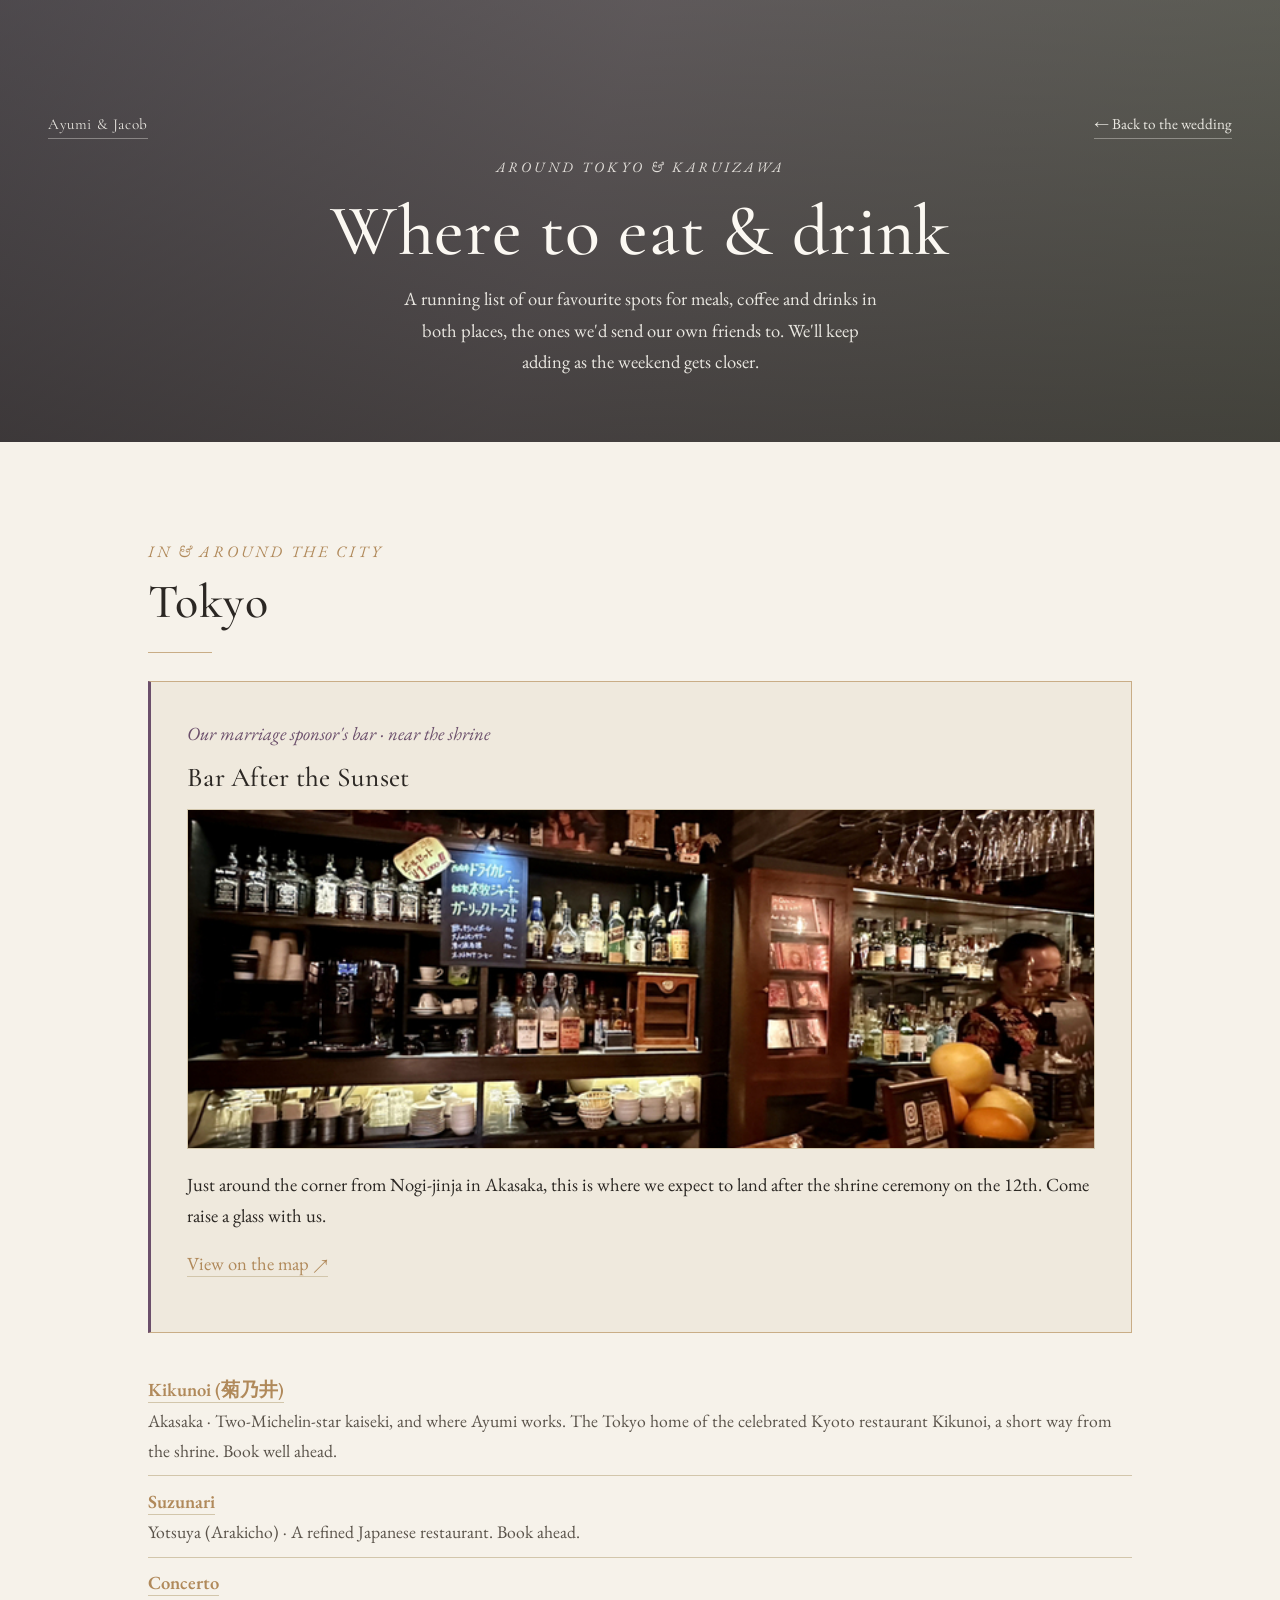
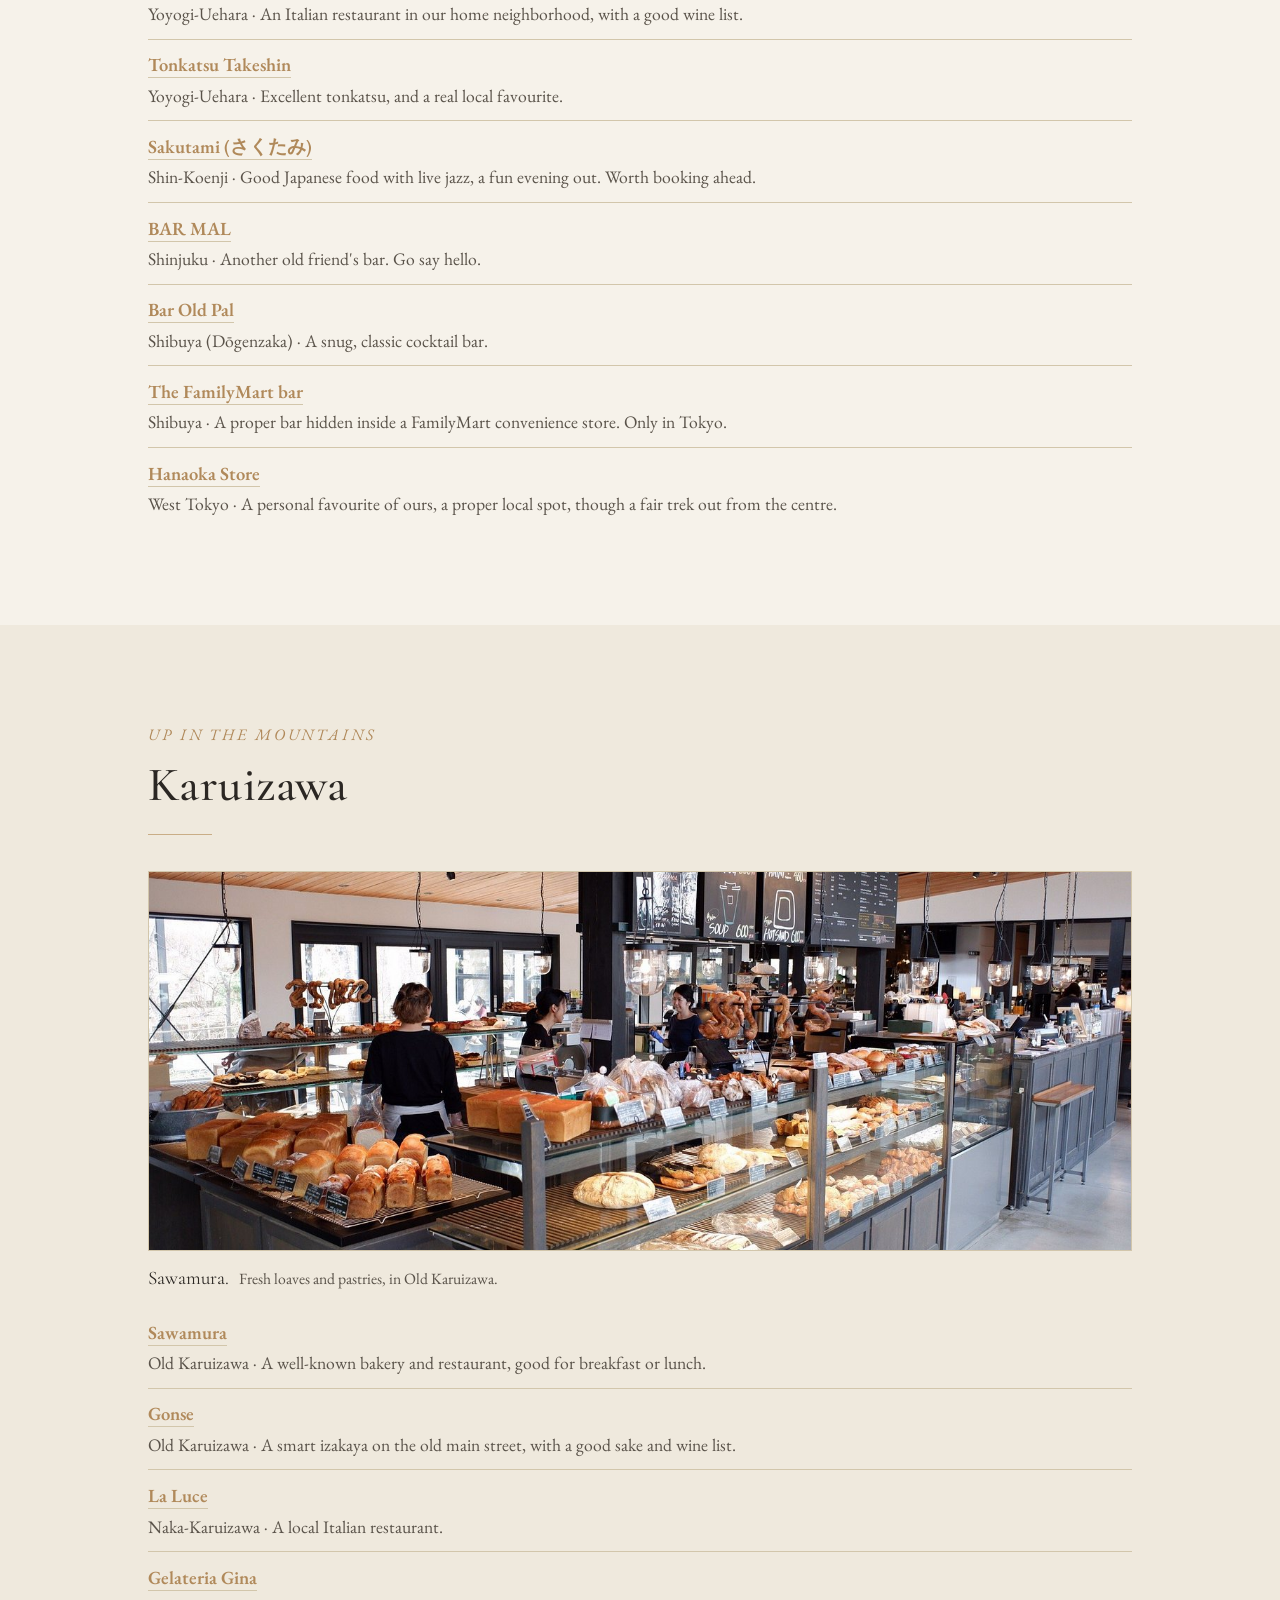
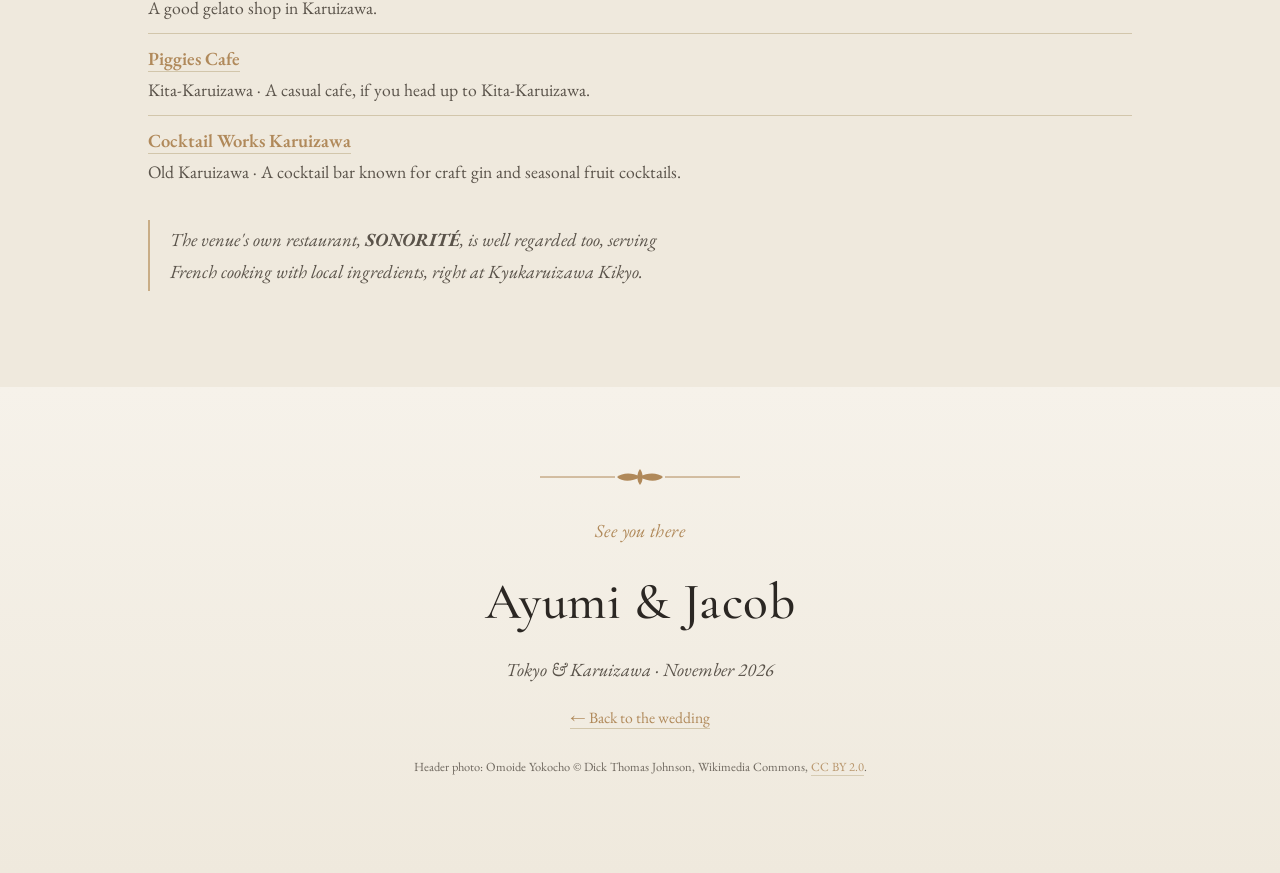
==== commit b4150335: "chore: continue" ====
--- a/eat.html
+++ b/eat.html
@@ -43,13 +43,13 @@
       </div>
 
       <ul class="clean">
-        <li><b><a href="https://www.google.com/maps/search/?api=1&amp;query=Akasaka%20Kikunoi%206-13-8%20Akasaka%20Minato-ku%20Tokyo" target="_blank" rel="noopener">Kikunoi (菊乃井)</a></b><span class="note">Akasaka · Two-Michelin-star kaiseki, and where Ayumi works. The Tokyo home of Kyoto's century-old Kikunoi, chef Yoshihiro Murata's seasonal cooking. A special meal a short way from the shrine. Book well ahead.</span></li>
-        <li><b><a href="https://www.google.com/maps/search/?api=1&amp;query=Suzunari%20Arakicho%207%20Shinjuku-ku%20Tokyo" target="_blank" rel="noopener">Suzunari</a></b><span class="note">Yotsuya (Arakicho) · A refined Japanese restaurant. Chef Akihiko Murata opened it in 2005 after years at the storied Nadaman, and it went on to earn Michelin stars. The steamed sea urchin custard is a signature. A small counter and a few tables, so book ahead.</span></li>
-        <li><b><a href="https://www.google.com/maps/search/?api=1&amp;query=Concerto%201-29-5%20Uehara%20Shibuya-ku%20Tokyo" target="_blank" rel="noopener">Concerto</a></b><span class="note">Yoyogi-Uehara · Italian, right in our home neighborhood, and a longtime Michelin Bib Gourmand. The kitchen is built around the wine, mostly Italian and European, priced close to retail so you can be generous with a bottle.</span></li>
-        <li><b><a href="https://maps.app.goo.gl/bfNqCNHgytXdbirf6" target="_blank" rel="noopener">Tonkatsu Takeshin</a></b><span class="note">Yoyogi-Uehara · Excellent tonkatsu, and one of Tabelog's hundred best for the category year after year. Try the SPF pork loin katsu, with free cabbage refills.</span></li>
-        <li><b><a href="https://maps.app.goo.gl/enTUTNY8fHyN2DxRA" target="_blank" rel="noopener">Sakutami (さくたみ)</a></b><span class="note">Shin-Koenji · Seasonal Japanese food with live jazz on some nights, at a small counter. A fun evening out, worth booking ahead.</span></li>
+        <li><b><a href="https://www.google.com/maps/search/?api=1&amp;query=Akasaka%20Kikunoi%206-13-8%20Akasaka%20Minato-ku%20Tokyo" target="_blank" rel="noopener">Kikunoi (菊乃井)</a></b><span class="note">Akasaka · Two-Michelin-star kaiseki, and where Ayumi works. The Tokyo home of the celebrated Kyoto restaurant Kikunoi, a short way from the shrine. Book well ahead.</span></li>
+        <li><b><a href="https://www.google.com/maps/search/?api=1&amp;query=Suzunari%20Arakicho%207%20Shinjuku-ku%20Tokyo" target="_blank" rel="noopener">Suzunari</a></b><span class="note">Yotsuya (Arakicho) · A refined Japanese restaurant. Book ahead.</span></li>
+        <li><b><a href="https://www.google.com/maps/search/?api=1&amp;query=Concerto%201-29-5%20Uehara%20Shibuya-ku%20Tokyo" target="_blank" rel="noopener">Concerto</a></b><span class="note">Yoyogi-Uehara · An Italian restaurant in our home neighborhood, with a good wine list.</span></li>
+        <li><b><a href="https://maps.app.goo.gl/bfNqCNHgytXdbirf6" target="_blank" rel="noopener">Tonkatsu Takeshin</a></b><span class="note">Yoyogi-Uehara · Excellent tonkatsu, and a real local favourite.</span></li>
+        <li><b><a href="https://maps.app.goo.gl/enTUTNY8fHyN2DxRA" target="_blank" rel="noopener">Sakutami (さくたみ)</a></b><span class="note">Shin-Koenji · Good Japanese food with live jazz, a fun evening out. Worth booking ahead.</span></li>
         <li><b><a href="https://maps.app.goo.gl/Sui5jm8onGvFuYSm8" target="_blank" rel="noopener">BAR MAL</a></b><span class="note">Shinjuku · Another old friend's bar. Go say hello.</span></li>
-        <li><b><a href="https://maps.app.goo.gl/dbX9feVngffNGGQ66" target="_blank" rel="noopener">Bar Old Pal</a></b><span class="note">Shibuya (Dōgenzaka) · A snug, British-feeling cocktail bar named after the classic Old Pal, strong on whisky and whisky-based cocktails.</span></li>
+        <li><b><a href="https://maps.app.goo.gl/dbX9feVngffNGGQ66" target="_blank" rel="noopener">Bar Old Pal</a></b><span class="note">Shibuya (Dōgenzaka) · A snug, classic cocktail bar.</span></li>
         <li><b><a href="https://maps.app.goo.gl/PFYRjLf37ornXQZx9" target="_blank" rel="noopener">The FamilyMart bar</a></b><span class="note">Shibuya · A proper bar hidden inside a FamilyMart convenience store. Only in Tokyo.</span></li>
         <li><b><a href="https://maps.app.goo.gl/RiBNNAxBDWv8ENdm6" target="_blank" rel="noopener">Hanaoka Store</a></b><span class="note">West Tokyo · A personal favourite of ours, a proper local spot, though a fair trek out from the centre.</span></li>
       </ul>
@@ -66,15 +66,15 @@
       <figure class="feature-shot"><img src="images/sawamura.png" alt="Inside Sawamura bakery, Old Karuizawa" loading="lazy" /><figcaption><span class="fs-name">Sawamura.</span> Fresh loaves and pastries, in Old Karuizawa.</figcaption></figure>
 
       <ul class="clean">
-        <li><b><a href="https://maps.app.goo.gl/ie7GE1qjNi8qiCdr6" target="_blank" rel="noopener">Sawamura</a></b><span class="note">Old Karuizawa · A bakery and restaurant known for bread baked on site from dozens of flours. Good for breakfast or lunch, with free bread refills at midday.</span></li>
-        <li><b><a href="https://maps.app.goo.gl/5B1bN959BoJaybQ86" target="_blank" rel="noopener">Gonse</a></b><span class="note">Old Karuizawa · A smart izakaya on the old main street, with a good sake and wine list and dishes like horse sashimi and chicken livers braised in red wine. You can bring the dog inside, too.</span></li>
-        <li><b><a href="https://www.google.com/maps/search/?api=1&amp;query=La%20Luce%20Naka-Karuizawa%20Italian" target="_blank" rel="noopener">La Luce</a></b><span class="note">Naka-Karuizawa · An Italian kitchen built around Nagano and Karuizawa vegetables, with floor seating as well as regular tables.</span></li>
-        <li><b><a href="https://maps.app.goo.gl/W6Paqc9wMD6Cw9Qn9" target="_blank" rel="noopener">Gelateria Gina</a></b><span class="note">A tiny gelato shop under 5 minutes' walk from the station, run by a couple. The owner trained in Italy and makes it fresh each morning, and it stays open late.</span></li>
-        <li><b><a href="https://maps.app.goo.gl/2LS2KRaMS4gC9WCH9" target="_blank" rel="noopener">Piggies Cafe</a></b><span class="note">Kita-Karuizawa · A casual stop for burgers and pulled pork if you venture up to Kita-Karuizawa.</span></li>
-        <li><b><a href="https://maps.app.goo.gl/6kUK7XfToqDrHmNV6" target="_blank" rel="noopener">Cocktail Works Karuizawa</a></b><span class="note">Old Karuizawa · A cocktail bar and grill with a big craft gin list and plenty of fresh-fruit drinks.</span></li>
+        <li><b><a href="https://maps.app.goo.gl/ie7GE1qjNi8qiCdr6" target="_blank" rel="noopener">Sawamura</a></b><span class="note">Old Karuizawa · A well-known bakery and restaurant, good for breakfast or lunch.</span></li>
+        <li><b><a href="https://maps.app.goo.gl/5B1bN959BoJaybQ86" target="_blank" rel="noopener">Gonse</a></b><span class="note">Old Karuizawa · A smart izakaya on the old main street, with a good sake and wine list.</span></li>
+        <li><b><a href="https://www.google.com/maps/search/?api=1&amp;query=La%20Luce%20Naka-Karuizawa%20Italian" target="_blank" rel="noopener">La Luce</a></b><span class="note">Naka-Karuizawa · A local Italian restaurant.</span></li>
+        <li><b><a href="https://maps.app.goo.gl/W6Paqc9wMD6Cw9Qn9" target="_blank" rel="noopener">Gelateria Gina</a></b><span class="note">A good gelato shop in Karuizawa.</span></li>
+        <li><b><a href="https://maps.app.goo.gl/2LS2KRaMS4gC9WCH9" target="_blank" rel="noopener">Piggies Cafe</a></b><span class="note">Kita-Karuizawa · A casual cafe, if you head up to Kita-Karuizawa.</span></li>
+        <li><b><a href="https://maps.app.goo.gl/6kUK7XfToqDrHmNV6" target="_blank" rel="noopener">Cocktail Works Karuizawa</a></b><span class="note">Old Karuizawa · A cocktail bar known for craft gin and seasonal fruit cocktails.</span></li>
       </ul>
 
-      <p class="callout">The venue's own restaurant, <b>SONORITÉ</b>, is well regarded too. Chef Ryu Nakanishi cooks Shinshū ingredients with French technique, right at Kyukaruizawa Kikyo.</p>
+      <p class="callout">The venue's own restaurant, <b>SONORITÉ</b>, is well regarded too, serving French cooking with local ingredients, right at Kyukaruizawa Kikyo.</p>
     </div>
   </section>
 
--- a/style.css
+++ b/style.css
@@ -343,7 +343,7 @@
 .feature-shot .fs-name { font-family: "Cormorant Garamond", serif; font-size: 1.2rem; color: var(--ink); margin-right: 0.45rem; }
 
 /* Lead paragraph beside a small image, fills the top-of-section whitespace */
-.lead-row { display: flex; gap: clamp(1.5rem, 4vw, 3rem); align-items: center; }
+.lead-row { display: flex; gap: clamp(1.5rem, 4vw, 3rem); align-items: flex-start; }
 .lead-row .lead { margin: 0; flex: 1 1 auto; min-width: 0; }
 .lead-row .spot-img { margin: 0; flex: 0 0 auto; }
 @media (max-width: 760px) { .lead-row { flex-direction: column; align-items: flex-start; gap: 1.25rem; } }
@@ -352,6 +352,10 @@
 .spot-img { margin: 1.75rem 0 0; max-width: 440px; }
 .spot-img img { width: 100%; height: 240px; object-fit: cover; display: block; border: 1px solid var(--rule); }
 .spot-img figcaption { margin-top: 0.5rem; color: var(--ink-soft); font-size: 0.9rem; font-style: italic; }
+
+/* In the spotlight card the photo goes full width, like a feature */
+.spotlight .spot-img { max-width: none; margin: 0 0 1.25rem; }
+.spotlight .spot-img img { height: clamp(240px, 30vw, 340px); }
 
 /* Photo credits line */
 .credits { margin-top: 1.5rem; font-size: 0.78rem; color: var(--ink-soft); opacity: 0.85; }
@@ -366,6 +370,7 @@
   .onward { grid-template-columns: 1fr; }
   .hero__panels { grid-template-columns: 1fr; grid-template-rows: 1.3fr 0.7fr; }
   .hero__panels::before { background: linear-gradient(180deg, transparent 44%, rgba(56,48,62,0.32) 52%, transparent 62%); }
+  .hero__meta { font-size: 1rem; gap: 0.45rem 1rem; }
   .tl-row { grid-template-columns: 1fr; gap: 0.5rem; }
   .tl-when { padding-bottom: 0.25rem; }
   .topbar { flex-wrap: wrap; gap: 0.3rem 1rem; }
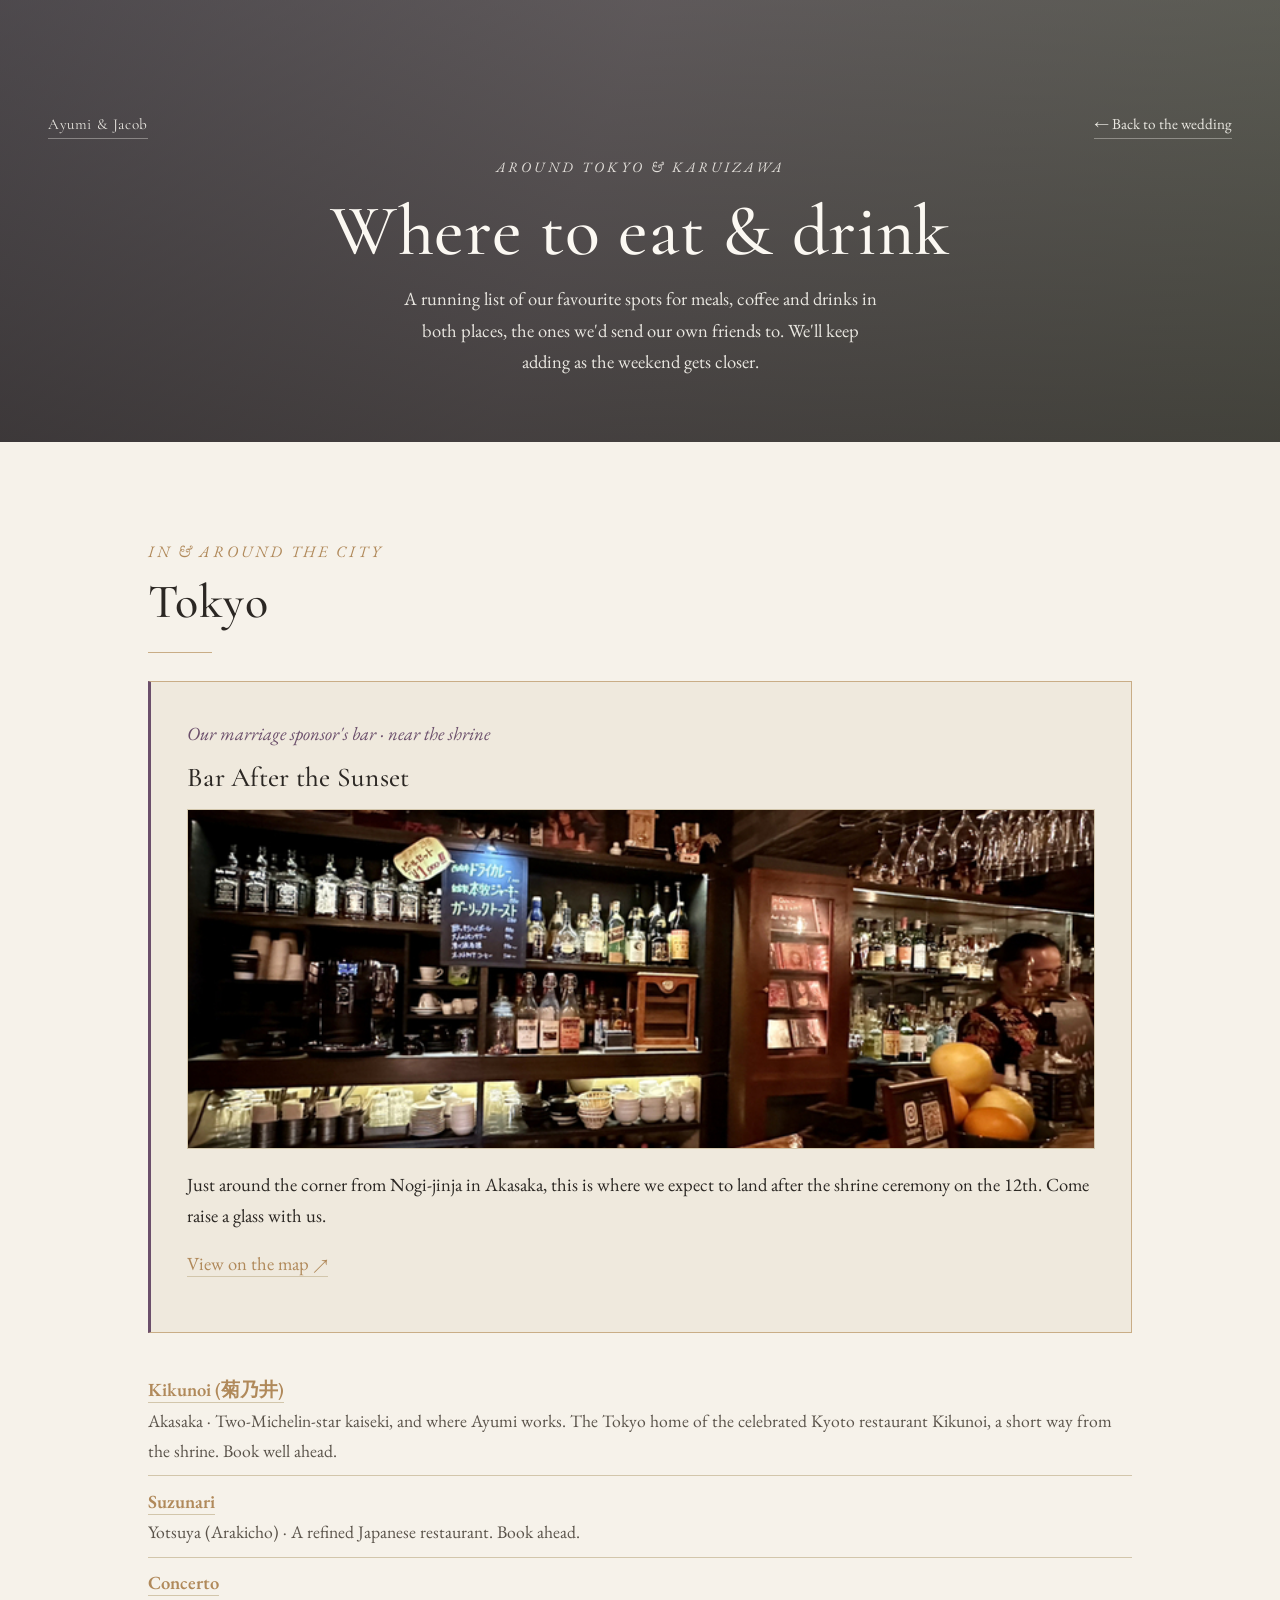
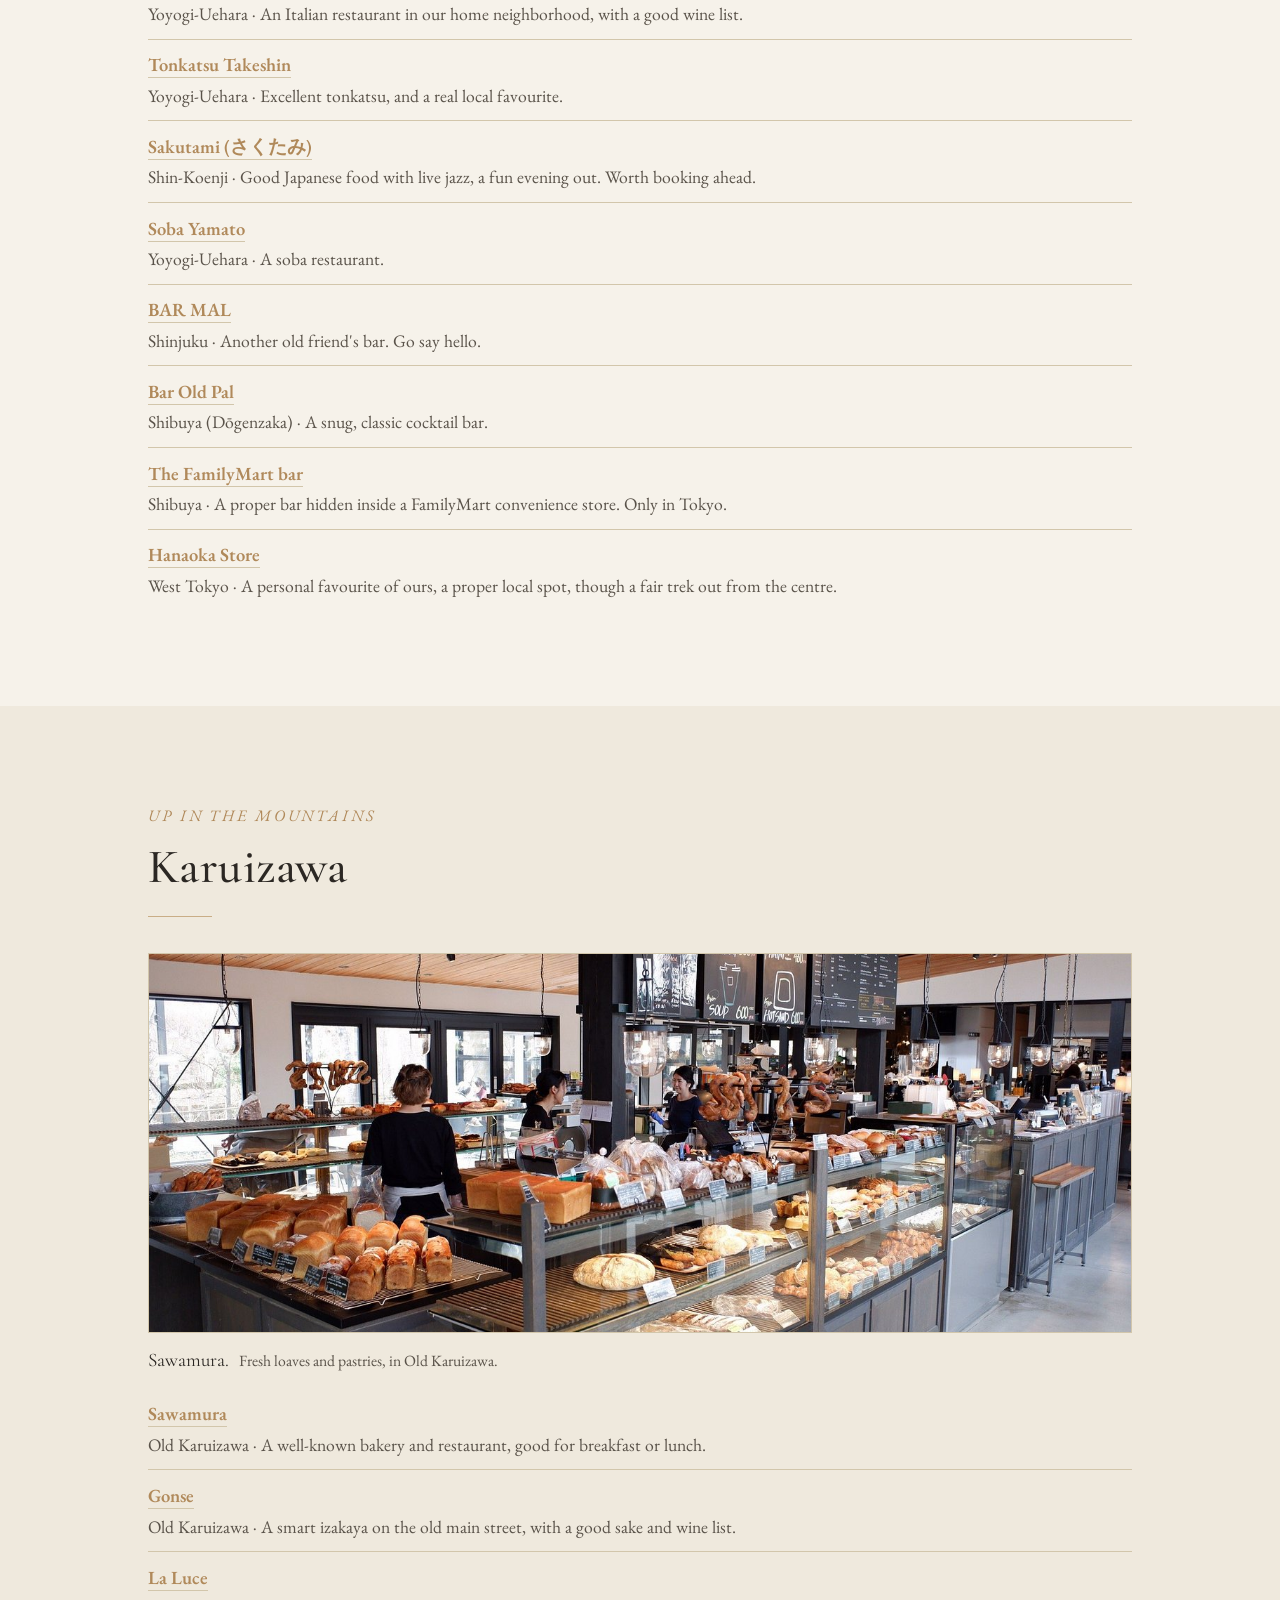
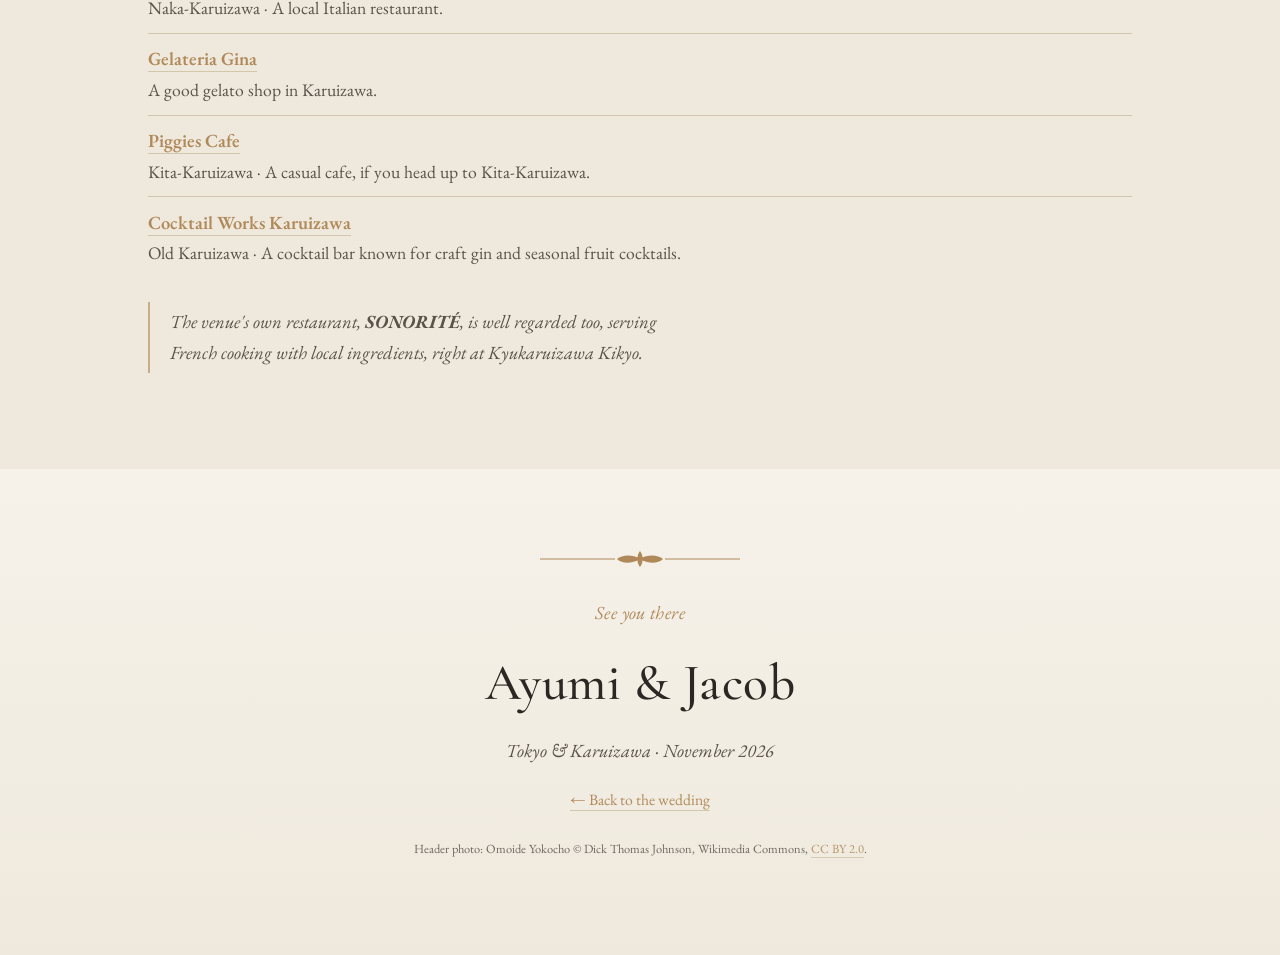
==== commit 26913c45: "chore: website" ====
--- a/eat.html
+++ b/eat.html
@@ -48,6 +48,7 @@
         <li><b><a href="https://www.google.com/maps/search/?api=1&amp;query=Concerto%201-29-5%20Uehara%20Shibuya-ku%20Tokyo" target="_blank" rel="noopener">Concerto</a></b><span class="note">Yoyogi-Uehara · An Italian restaurant in our home neighborhood, with a good wine list.</span></li>
         <li><b><a href="https://maps.app.goo.gl/bfNqCNHgytXdbirf6" target="_blank" rel="noopener">Tonkatsu Takeshin</a></b><span class="note">Yoyogi-Uehara · Excellent tonkatsu, and a real local favourite.</span></li>
         <li><b><a href="https://maps.app.goo.gl/enTUTNY8fHyN2DxRA" target="_blank" rel="noopener">Sakutami (さくたみ)</a></b><span class="note">Shin-Koenji · Good Japanese food with live jazz, a fun evening out. Worth booking ahead.</span></li>
+        <li><b><a href="https://maps.app.goo.gl/3reb5zWVJtKzhoeG6" target="_blank" rel="noopener">Soba Yamato</a></b><span class="note">Yoyogi-Uehara · A soba restaurant.</span></li>
         <li><b><a href="https://maps.app.goo.gl/Sui5jm8onGvFuYSm8" target="_blank" rel="noopener">BAR MAL</a></b><span class="note">Shinjuku · Another old friend's bar. Go say hello.</span></li>
         <li><b><a href="https://maps.app.goo.gl/dbX9feVngffNGGQ66" target="_blank" rel="noopener">Bar Old Pal</a></b><span class="note">Shibuya (Dōgenzaka) · A snug, classic cocktail bar.</span></li>
         <li><b><a href="https://maps.app.goo.gl/PFYRjLf37ornXQZx9" target="_blank" rel="noopener">The FamilyMart bar</a></b><span class="note">Shibuya · A proper bar hidden inside a FamilyMart convenience store. Only in Tokyo.</span></li>
